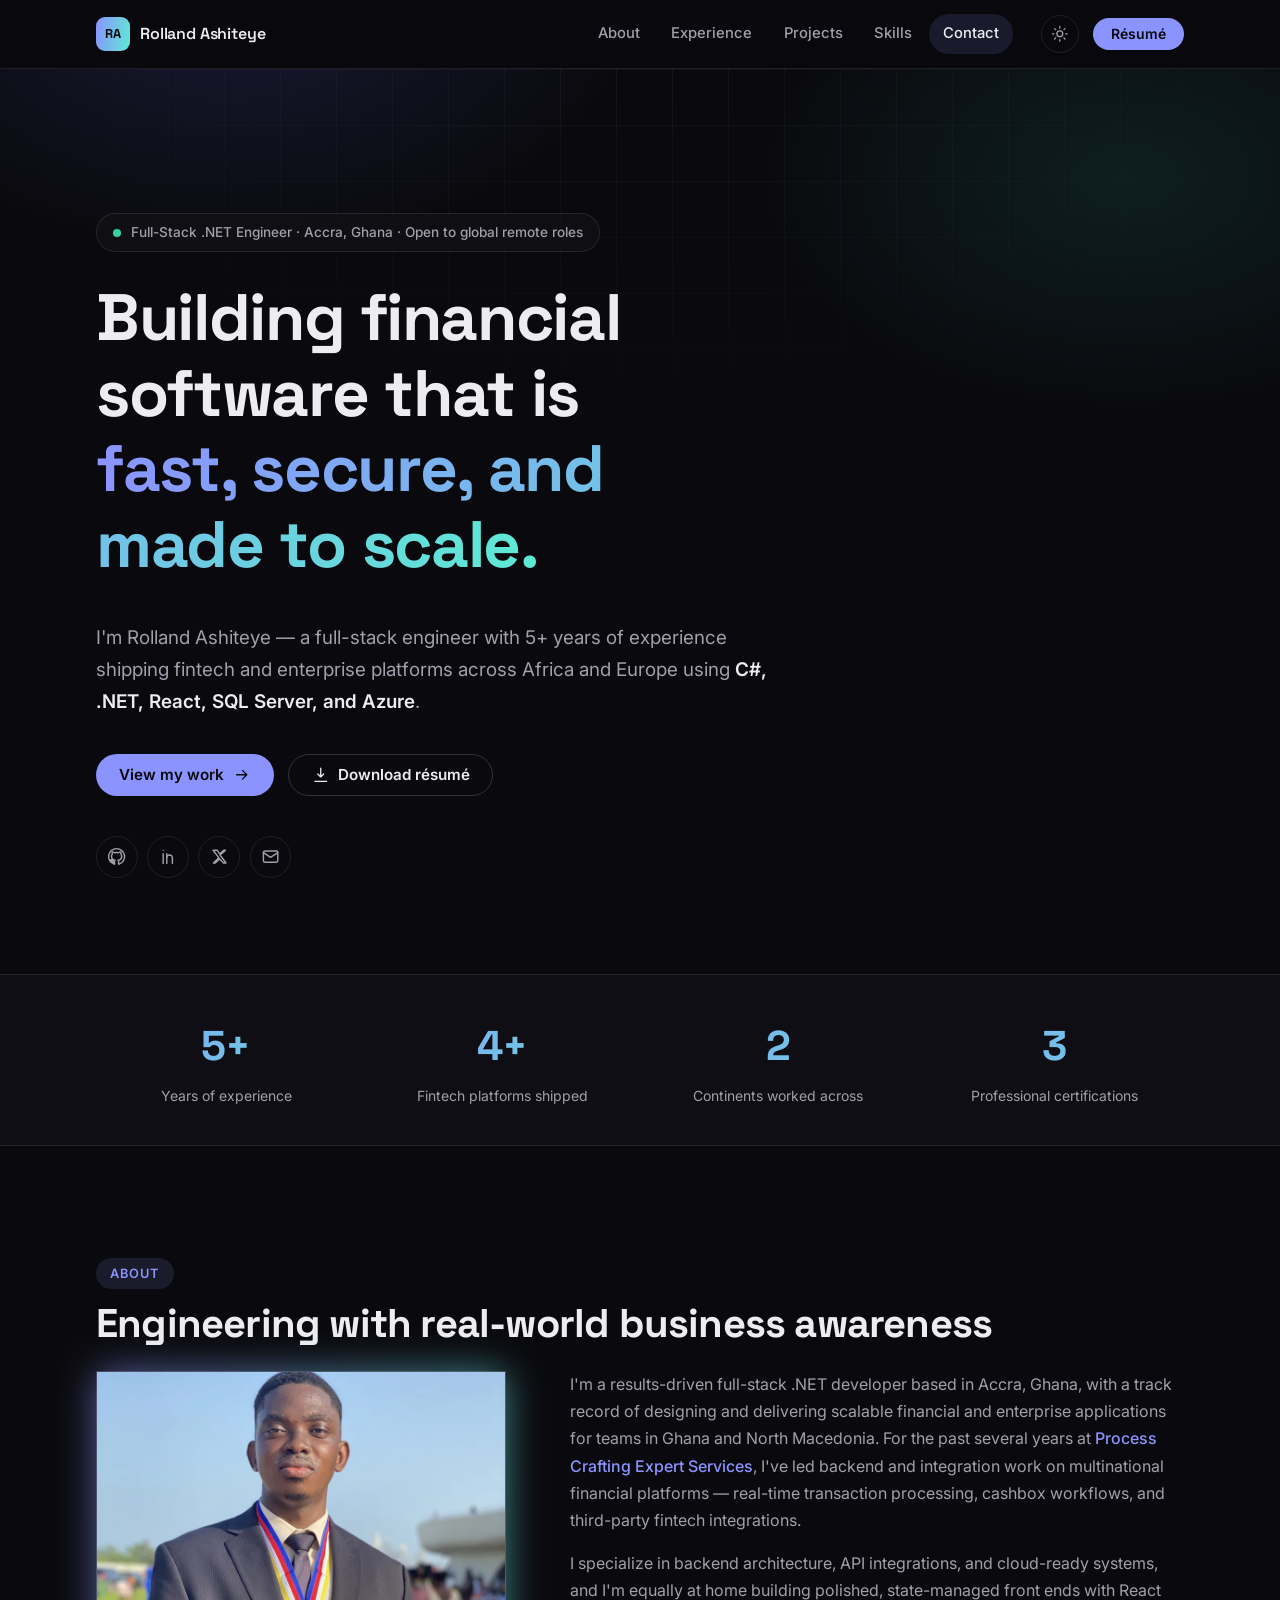
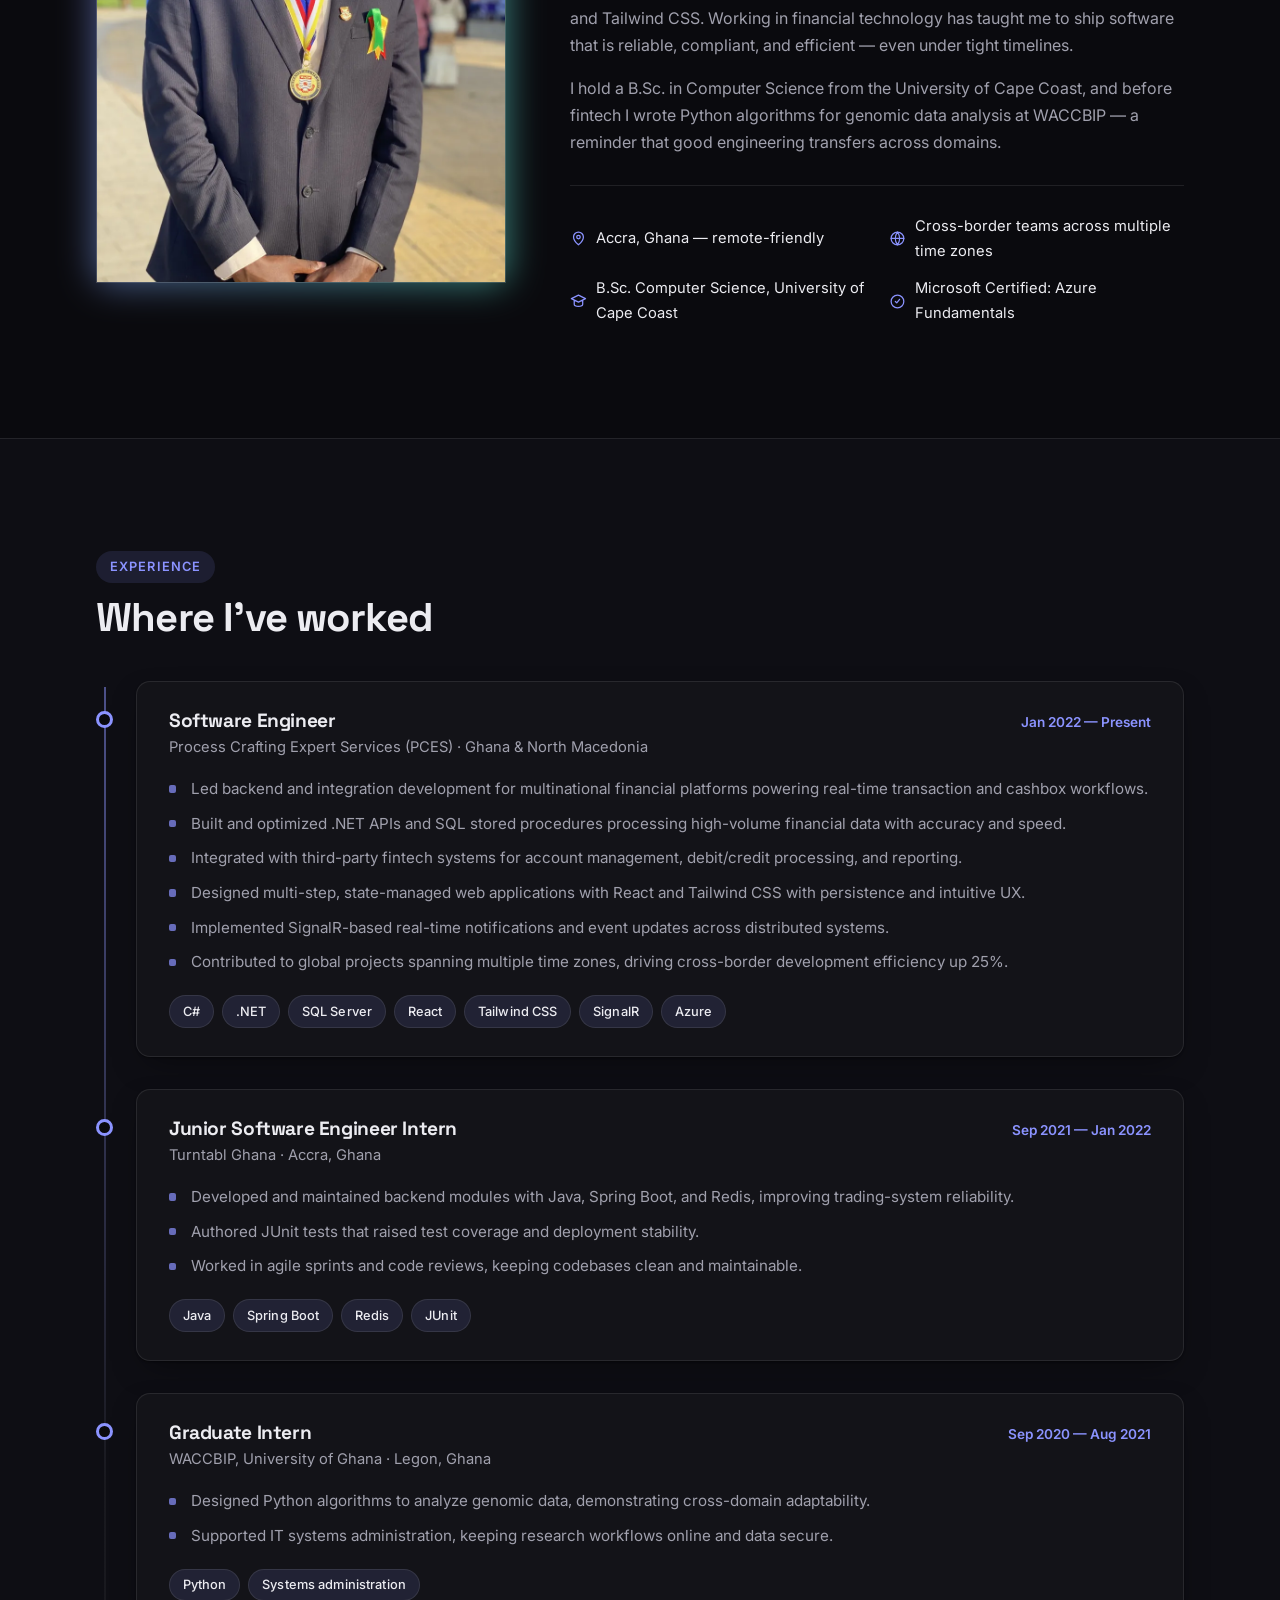
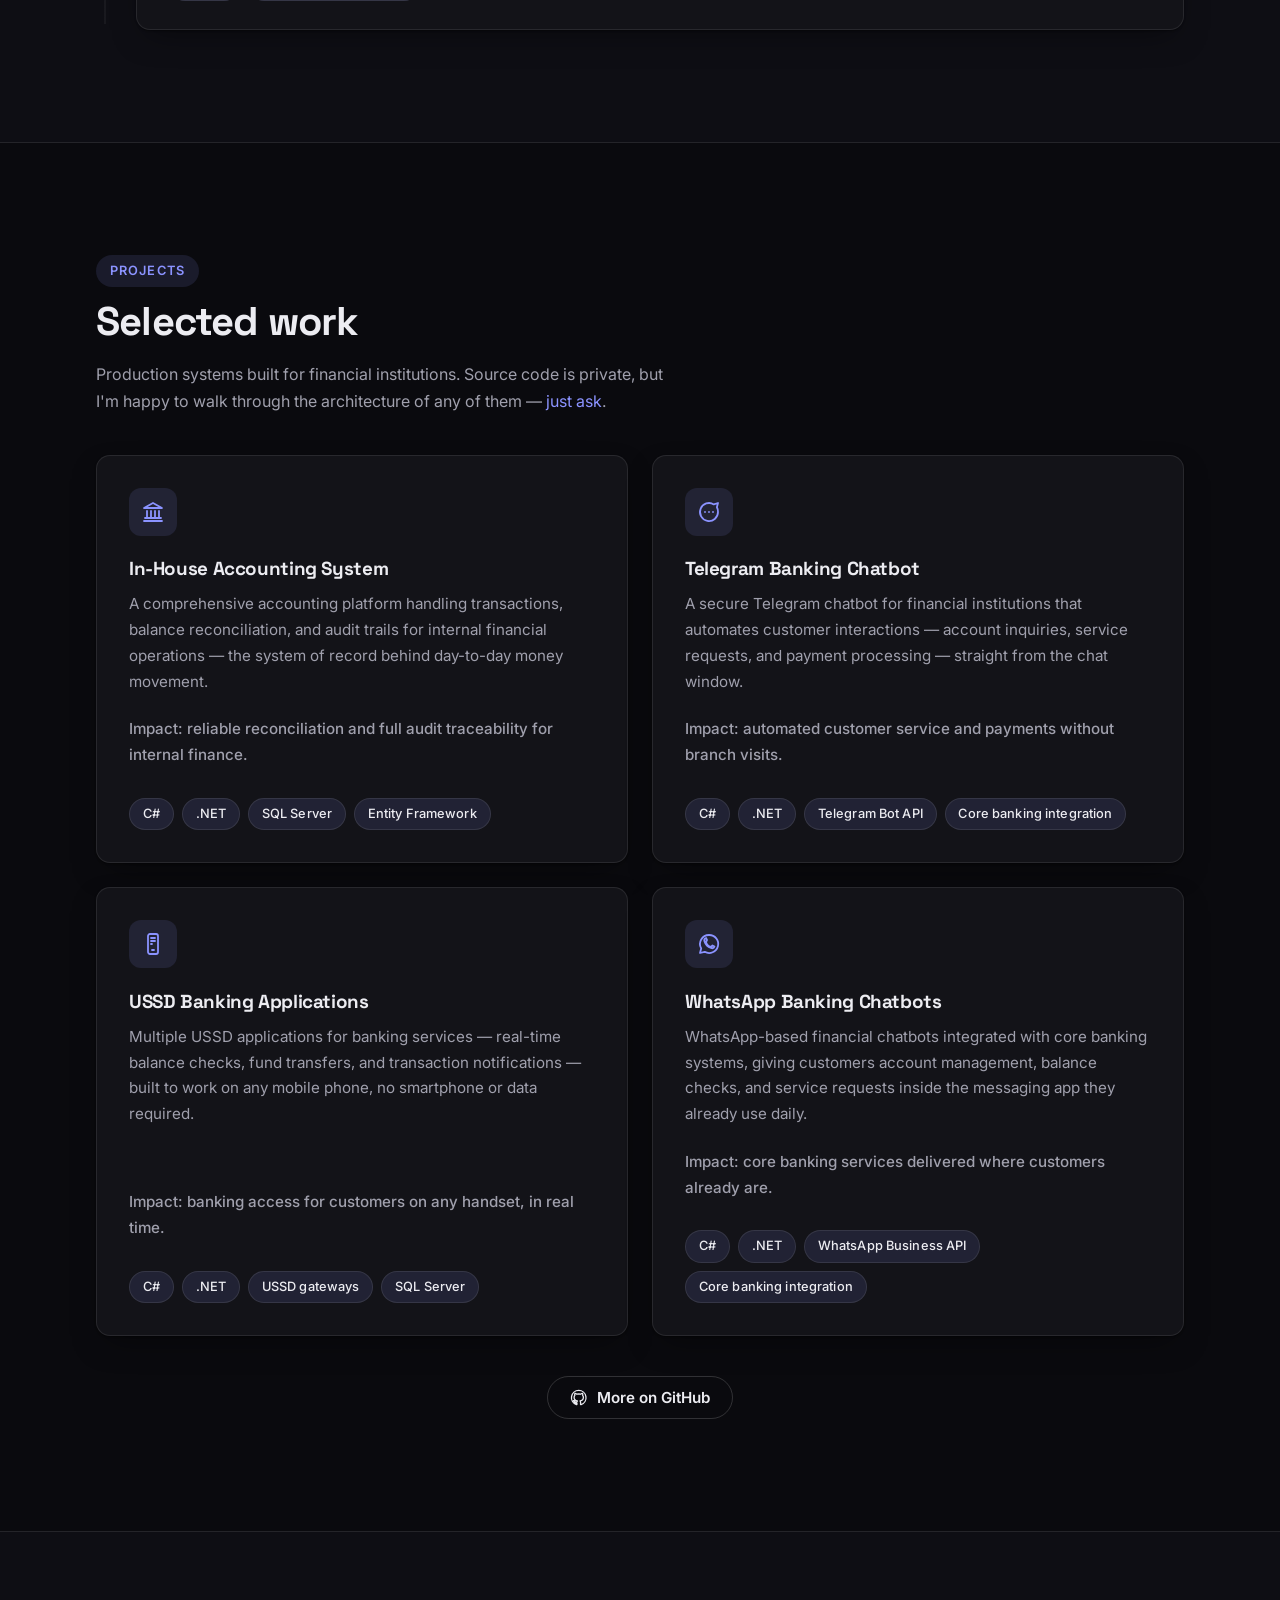
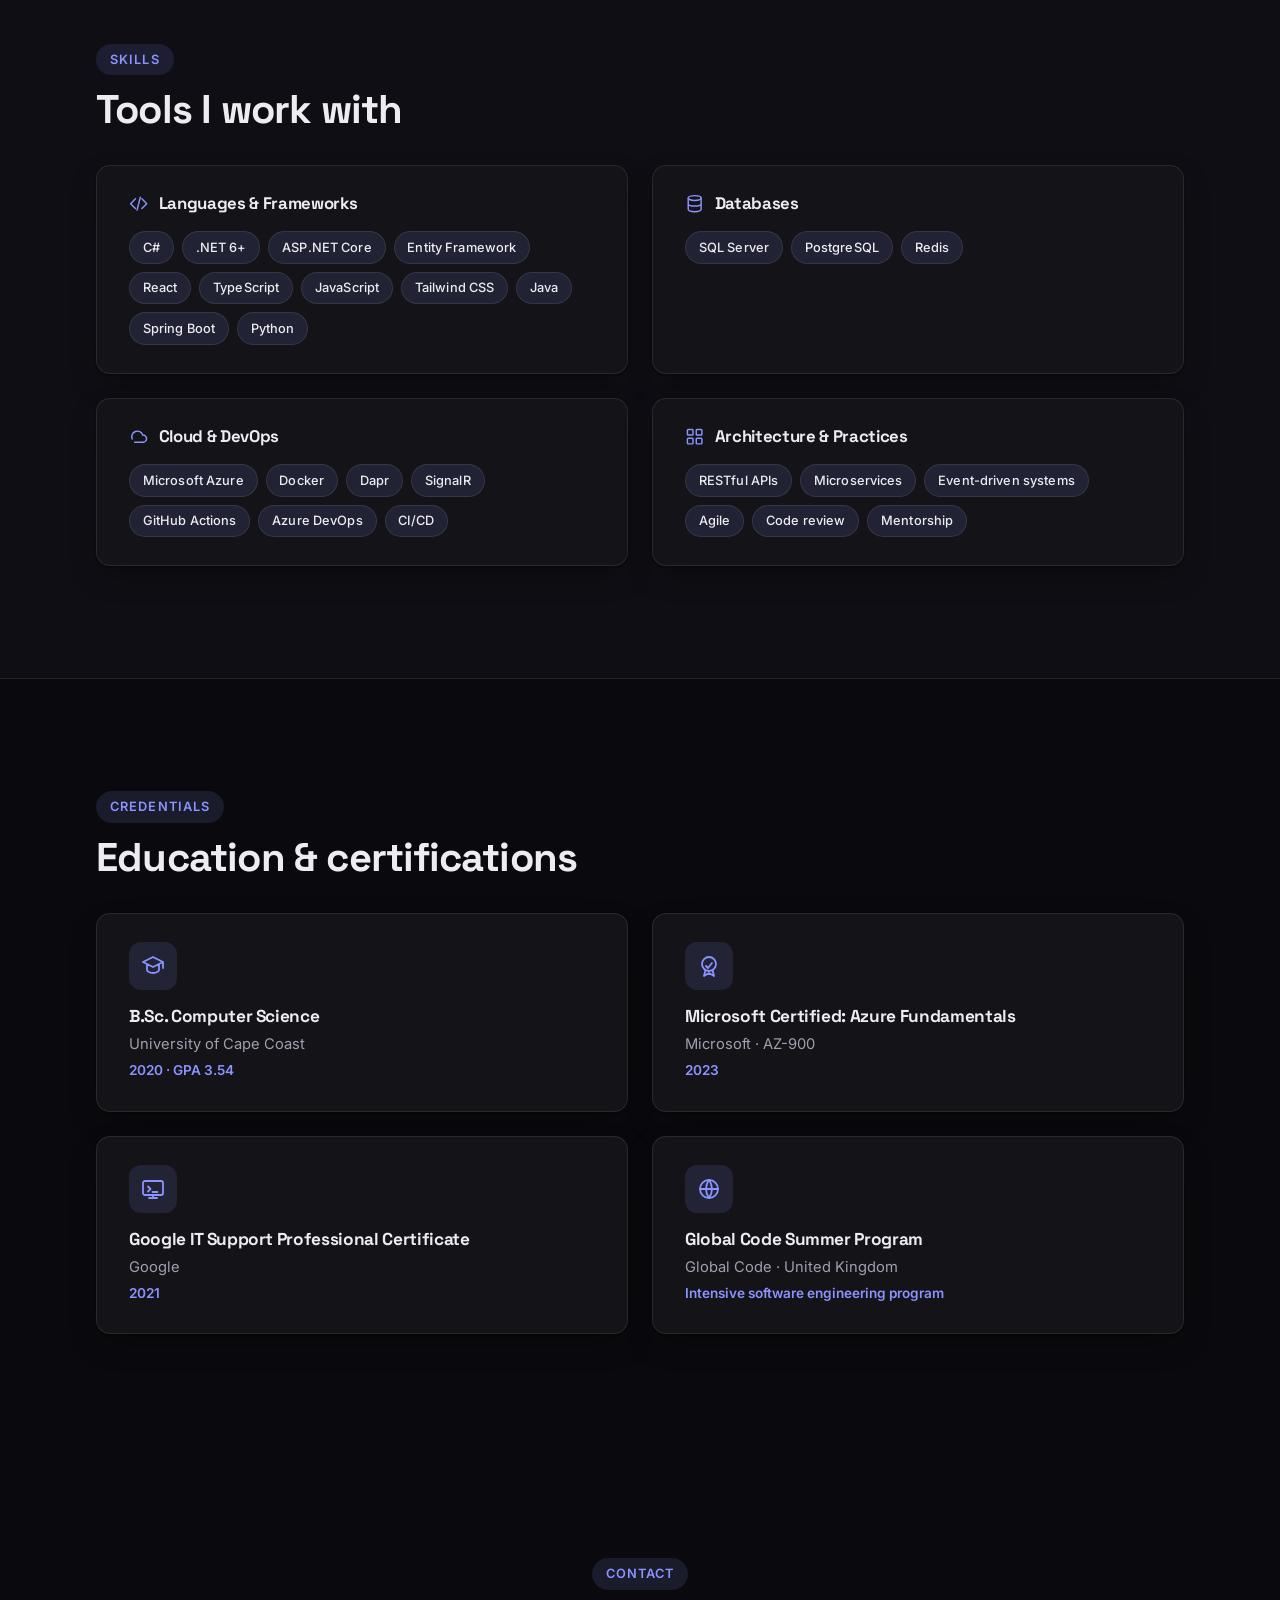
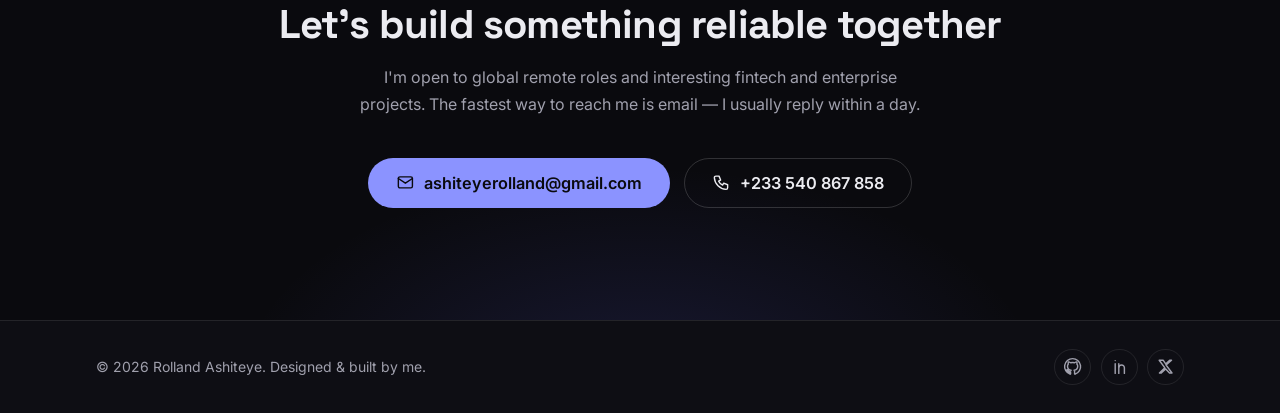
==== index.html @ bc210426 "updated portfolio" ====
<!DOCTYPE html>
<html lang="en" data-theme="dark">
<head>
    <meta charset="UTF-8">
    <meta name="viewport" content="width=device-width, initial-scale=1">

    <title>Rolland Ashiteye — Full-Stack .NET Engineer</title>
    <meta name="description" content="Rolland Ashiteye is a full-stack .NET engineer with 5+ years of experience building secure, scalable financial and enterprise software across Africa and Europe with C#, .NET, React, and Azure.">
    <meta name="author" content="Rolland Ashiteye">
    <link rel="canonical" href="https://rolla-code.github.io/">

    <!-- Open Graph -->
    <meta property="og:type" content="website">
    <meta property="og:url" content="https://rolla-code.github.io/">
    <meta property="og:title" content="Rolland Ashiteye — Full-Stack .NET Engineer">
    <meta property="og:description" content="Full-stack .NET engineer building secure, scalable fintech and enterprise software with C#, .NET, React, and Azure. Based in Accra, open to global remote roles.">
    <meta property="og:image" content="https://rolla-code.github.io/images/rolland.jpg">
    <meta name="twitter:card" content="summary_large_image">
    <meta name="twitter:site" content="@1Nii_Ro">
    <meta name="twitter:title" content="Rolland Ashiteye — Full-Stack .NET Engineer">
    <meta name="twitter:description" content="Full-stack .NET engineer building secure, scalable fintech and enterprise software with C#, .NET, React, and Azure.">
    <meta name="twitter:image" content="https://rolla-code.github.io/images/rolland.jpg">

    <meta name="theme-color" content="#0a0a0e" media="(prefers-color-scheme: dark)">
    <meta name="theme-color" content="#fafafc" media="(prefers-color-scheme: light)">

    <link rel="icon" type="image/svg+xml" href="favicon.svg">

    <!-- Set theme before first paint to avoid a flash of the wrong theme -->
    <script>
        (function () {
            try {
                var saved = localStorage.getItem('theme');
                if (saved === 'light' || saved === 'dark') {
                    document.documentElement.setAttribute('data-theme', saved);
                }
            } catch (e) { /* localStorage unavailable — keep dark default */ }
        })();
    </script>

    <link rel="preconnect" href="https://fonts.googleapis.com">
    <link rel="preconnect" href="https://fonts.gstatic.com" crossorigin>
    <link href="https://fonts.googleapis.com/css2?family=Inter:wght@400;500;600&family=Space+Grotesk:wght@500;600;700&display=swap" rel="stylesheet">

    <link rel="stylesheet" href="css/style.css">

    <script type="application/ld+json">
    {
        "@context": "https://schema.org",
        "@type": "Person",
        "name": "Rolland Ashiteye Nii-Amarh",
        "url": "https://rolla-code.github.io/",
        "image": "https://rolla-code.github.io/images/rolland.jpg",
        "jobTitle": "Full-Stack .NET Engineer",
        "worksFor": { "@type": "Organization", "name": "Process Crafting Expert Services" },
        "alumniOf": { "@type": "CollegeOrUniversity", "name": "University of Cape Coast" },
        "address": { "@type": "PostalAddress", "addressLocality": "Accra", "addressCountry": "GH" },
        "email": "mailto:ashiteyerolland@gmail.com",
        "sameAs": [
            "https://www.linkedin.com/in/ashiteye-rolland-671120187",
            "https://github.com/Rolla-code",
            "https://twitter.com/1Nii_Ro"
        ],
        "knowsAbout": ["C#", ".NET", "ASP.NET Core", "React", "TypeScript", "SQL Server", "Microsoft Azure", "Microservices", "Financial Technology"]
    }
    </script>
</head>
<body>

    <a class="skip-link" href="#main">Skip to content</a>

    <header class="site-header" id="top">
        <nav class="nav container" aria-label="Primary">
            <a class="brand" href="#top" aria-label="Rolland Ashiteye — home">
                <span class="brand-mark" aria-hidden="true">RA</span>
                <span class="brand-name">Rolland&nbsp;Ashiteye</span>
            </a>

            <button class="nav-toggle" aria-expanded="false" aria-controls="nav-menu" aria-label="Toggle navigation menu">
                <span class="nav-toggle-bar" aria-hidden="true"></span>
                <span class="nav-toggle-bar" aria-hidden="true"></span>
            </button>

            <div class="nav-menu" id="nav-menu">
                <ul class="nav-links">
                    <li><a href="#about">About</a></li>
                    <li><a href="#experience">Experience</a></li>
                    <li><a href="#projects">Projects</a></li>
                    <li><a href="#skills">Skills</a></li>
                    <li><a href="#contact">Contact</a></li>
                </ul>
                <div class="nav-actions">
                    <button class="theme-toggle" aria-label="Switch to light theme" title="Toggle theme">
                        <svg class="icon icon-sun" viewBox="0 0 24 24" aria-hidden="true"><circle cx="12" cy="12" r="4"/><path d="M12 2v2m0 16v2M4.9 4.9l1.4 1.4m11.4 11.4 1.4 1.4M2 12h2m16 0h2M4.9 19.1l1.4-1.4M17.7 6.3l1.4-1.4"/></svg>
                        <svg class="icon icon-moon" viewBox="0 0 24 24" aria-hidden="true"><path d="M21 12.8A9 9 0 1 1 11.2 3a7 7 0 0 0 9.8 9.8Z"/></svg>
                    </button>
                    <a class="btn btn-sm btn-primary nav-cta" href="assets/Rolland_Ashiteye_Resume.pdf" download>Résumé</a>
                </div>
            </div>
        </nav>
    </header>

    <main id="main">

        <!-- ============ HERO ============ -->
        <section class="hero" aria-label="Introduction">
            <div class="hero-bg" aria-hidden="true"></div>
            <div class="container hero-inner">
                <p class="hero-eyebrow">
                    <span class="status-dot" aria-hidden="true"></span>
                    Full-Stack .NET Engineer · Accra, Ghana · Open to global remote roles
                </p>
                <h1 class="hero-title">
                    Building financial software that is
                    <span class="gradient-text">fast, secure, and made to scale.</span>
                </h1>
                <p class="hero-sub">
                    I'm Rolland Ashiteye — a full-stack engineer with 5+ years of experience shipping
                    fintech and enterprise platforms across Africa and Europe using
                    <strong>C#, .NET, React, SQL Server, and Azure</strong>.
                </p>
                <div class="hero-actions">
                    <a class="btn btn-primary" href="#projects">
                        View my work
                        <svg class="icon" viewBox="0 0 24 24" aria-hidden="true"><path d="M5 12h14m-6-6 6 6-6 6"/></svg>
                    </a>
                    <a class="btn btn-ghost" href="assets/Rolland_Ashiteye_Resume.pdf" download>
                        <svg class="icon" viewBox="0 0 24 24" aria-hidden="true"><path d="M12 3v12m0 0 4-4m-4 4-4-4M4 21h16"/></svg>
                        Download résumé
                    </a>
                </div>
                <ul class="hero-social" aria-label="Social profiles">
                    <li>
                        <a href="https://github.com/Rolla-code" target="_blank" rel="noopener" aria-label="GitHub">
                            <svg class="icon" viewBox="0 0 24 24" aria-hidden="true"><path d="M12 2a10 10 0 0 0-3.16 19.49c.5.09.68-.22.68-.48v-1.7c-2.78.6-3.37-1.34-3.37-1.34-.45-1.16-1.11-1.47-1.11-1.47-.91-.62.07-.6.07-.6 1 .07 1.53 1.03 1.53 1.03.9 1.53 2.34 1.09 2.91.83.09-.65.35-1.09.63-1.34-2.22-.25-4.55-1.11-4.55-4.94 0-1.09.39-1.98 1.03-2.68-.1-.25-.45-1.27.1-2.64 0 0 .84-.27 2.75 1.02a9.56 9.56 0 0 1 5 0c1.91-1.29 2.75-1.02 2.75-1.02.55 1.37.2 2.39.1 2.64.64.7 1.03 1.59 1.03 2.68 0 3.84-2.34 4.68-4.57 4.93.36.31.68.92.68 1.85V21c0 .27.18.58.69.48A10 10 0 0 0 12 2Z"/></svg>
                        </a>
                    </li>
                    <li>
                        <a href="https://www.linkedin.com/in/ashiteye-rolland-671120187" target="_blank" rel="noopener" aria-label="LinkedIn">
                            <svg class="icon" viewBox="0 0 24 24" aria-hidden="true"><path d="M6.5 8.5v12M6.5 4.5v.01M11 20.5v-7a3.5 3.5 0 0 1 7 0v7"/><path d="M11 8.5v4"/></svg>
                        </a>
                    </li>
                    <li>
                        <a href="https://twitter.com/1Nii_Ro" target="_blank" rel="noopener" aria-label="X (Twitter)">
                            <svg class="icon" viewBox="0 0 24 24" aria-hidden="true"><path d="m4 4 7.1 9.6L4.3 20h2.3l5.5-5.1L16.9 20H20l-7.4-10L19.4 4h-2.3l-5 4.7L8.9 4H4Z"/></svg>
                        </a>
                    </li>
                    <li>
                        <a href="mailto:ashiteyerolland@gmail.com" aria-label="Email">
                            <svg class="icon" viewBox="0 0 24 24" aria-hidden="true"><rect x="3" y="5" width="18" height="14" rx="2"/><path d="m3 7 9 6 9-6"/></svg>
                        </a>
                    </li>
                </ul>
            </div>
        </section>

        <!-- ============ STATS ============ -->
        <section class="stats reveal" aria-label="Highlights">
            <div class="container stats-grid">
                <div class="stat">
                    <span class="stat-value" data-count="5" data-suffix="+">5+</span>
                    <span class="stat-label">Years of experience</span>
                </div>
                <div class="stat">
                    <span class="stat-value" data-count="4" data-suffix="+">4+</span>
                    <span class="stat-label">Fintech platforms shipped</span>
                </div>
                <div class="stat">
                    <span class="stat-value" data-count="2">2</span>
                    <span class="stat-label">Continents worked across</span>
                </div>
                <div class="stat">
                    <span class="stat-value" data-count="3">3</span>
                    <span class="stat-label">Professional certifications</span>
                </div>
            </div>
        </section>

        <!-- ============ ABOUT ============ -->
        <section id="about" class="section">
            <div class="container">
                <p class="section-eyebrow reveal">About</p>
                <h2 class="section-title reveal">Engineering with real-world business awareness</h2>
                <div class="about-grid">
                    <div class="about-photo reveal">
                        <picture>
                            <source srcset="images/rolland.webp" type="image/webp">
                            <img src="images/rolland.jpg" alt="Portrait of Rolland Ashiteye" width="880" height="1100" loading="lazy" decoding="async">
                        </picture>
                    </div>
                    <div class="about-text reveal">
                        <p>
                            I'm a results-driven full-stack .NET developer based in Accra, Ghana, with a track record of
                            designing and delivering scalable financial and enterprise applications for teams in
                            Ghana and North Macedonia. For the past several years at
                            <a href="#experience">Process Crafting Expert Services</a>, I've led backend and integration
                            work on multinational financial platforms — real-time transaction processing, cashbox
                            workflows, and third-party fintech integrations.
                        </p>
                        <p>
                            I specialize in backend architecture, API integrations, and cloud-ready systems, and I'm
                            equally at home building polished, state-managed front ends with React and Tailwind CSS.
                            Working in financial technology has taught me to ship software that is reliable, compliant,
                            and efficient — even under tight timelines.
                        </p>
                        <p>
                            I hold a B.Sc. in Computer Science from the University of Cape Coast, and before fintech I
                            wrote Python algorithms for genomic data analysis at WACCBIP — a reminder that good
                            engineering transfers across domains.
                        </p>
                        <ul class="about-facts">
                            <li>
                                <svg class="icon" viewBox="0 0 24 24" aria-hidden="true"><path d="M12 21s-7-5.5-7-11a7 7 0 0 1 14 0c0 5.5-7 11-7 11Z"/><circle cx="12" cy="10" r="2.5"/></svg>
                                Accra, Ghana — remote-friendly
                            </li>
                            <li>
                                <svg class="icon" viewBox="0 0 24 24" aria-hidden="true"><circle cx="12" cy="12" r="9"/><path d="M3 12h18M12 3a15 15 0 0 1 0 18 15 15 0 0 1 0-18Z"/></svg>
                                Cross-border teams across multiple time zones
                            </li>
                            <li>
                                <svg class="icon" viewBox="0 0 24 24" aria-hidden="true"><path d="M12 3 2 8l10 5 10-5-10-5Zm-6 7.5V16c0 1.5 2.7 3 6 3s6-1.5 6-3v-5.5"/></svg>
                                B.Sc. Computer Science, University of Cape Coast
                            </li>
                            <li>
                                <svg class="icon" viewBox="0 0 24 24" aria-hidden="true"><path d="m9 12 2 2 4-5m6 3a9 9 0 1 1-18 0 9 9 0 0 1 18 0Z"/></svg>
                                Microsoft Certified: Azure Fundamentals
                            </li>
                        </ul>
                    </div>
                </div>
            </div>
        </section>

        <!-- ============ EXPERIENCE ============ -->
        <section id="experience" class="section section-alt">
            <div class="container">
                <p class="section-eyebrow reveal">Experience</p>
                <h2 class="section-title reveal">Where I've worked</h2>

                <ol class="timeline">
                    <li class="timeline-item reveal">
                        <div class="timeline-marker" aria-hidden="true"></div>
                        <article class="card timeline-card">
                            <header class="timeline-head">
                                <div>
                                    <h3>Software Engineer</h3>
                                    <p class="timeline-org">Process Crafting Expert Services (PCES) · Ghana &amp; North Macedonia</p>
                                </div>
                                <p class="timeline-date"><time datetime="2022-01">Jan 2022</time> — Present</p>
                            </header>
                            <ul class="timeline-points">
                                <li>Led backend and integration development for multinational financial platforms powering real-time transaction and cashbox workflows.</li>
                                <li>Built and optimized .NET APIs and SQL stored procedures processing high-volume financial data with accuracy and speed.</li>
                                <li>Integrated with third-party fintech systems for account management, debit/credit processing, and reporting.</li>
                                <li>Designed multi-step, state-managed web applications with React and Tailwind CSS with persistence and intuitive UX.</li>
                                <li>Implemented SignalR-based real-time notifications and event updates across distributed systems.</li>
                                <li>Contributed to global projects spanning multiple time zones, driving cross-border development efficiency up 25%.</li>
                            </ul>
                            <ul class="tag-list" aria-label="Technologies used">
                                <li>C#</li><li>.NET</li><li>SQL Server</li><li>React</li><li>Tailwind CSS</li><li>SignalR</li><li>Azure</li>
                            </ul>
                        </article>
                    </li>

                    <li class="timeline-item reveal">
                        <div class="timeline-marker" aria-hidden="true"></div>
                        <article class="card timeline-card">
                            <header class="timeline-head">
                                <div>
                                    <h3>Junior Software Engineer Intern</h3>
                                    <p class="timeline-org">Turntabl Ghana · Accra, Ghana</p>
                                </div>
                                <p class="timeline-date"><time datetime="2021-09">Sep 2021</time> — <time datetime="2022-01">Jan 2022</time></p>
                            </header>
                            <ul class="timeline-points">
                                <li>Developed and maintained backend modules with Java, Spring Boot, and Redis, improving trading-system reliability.</li>
                                <li>Authored JUnit tests that raised test coverage and deployment stability.</li>
                                <li>Worked in agile sprints and code reviews, keeping codebases clean and maintainable.</li>
                            </ul>
                            <ul class="tag-list" aria-label="Technologies used">
                                <li>Java</li><li>Spring Boot</li><li>Redis</li><li>JUnit</li>
                            </ul>
                        </article>
                    </li>

                    <li class="timeline-item reveal">
                        <div class="timeline-marker" aria-hidden="true"></div>
                        <article class="card timeline-card">
                            <header class="timeline-head">
                                <div>
                                    <h3>Graduate Intern</h3>
                                    <p class="timeline-org">WACCBIP, University of Ghana · Legon, Ghana</p>
                                </div>
                                <p class="timeline-date"><time datetime="2020-09">Sep 2020</time> — <time datetime="2021-08">Aug 2021</time></p>
                            </header>
                            <ul class="timeline-points">
                                <li>Designed Python algorithms to analyze genomic data, demonstrating cross-domain adaptability.</li>
                                <li>Supported IT systems administration, keeping research workflows online and data secure.</li>
                            </ul>
                            <ul class="tag-list" aria-label="Technologies used">
                                <li>Python</li><li>Systems administration</li>
                            </ul>
                        </article>
                    </li>
                </ol>
            </div>
        </section>

        <!-- ============ PROJECTS ============ -->
        <section id="projects" class="section">
            <div class="container">
                <p class="section-eyebrow reveal">Projects</p>
                <h2 class="section-title reveal">Selected work</h2>
                <p class="section-sub reveal">
                    Production systems built for financial institutions. Source code is private, but I'm happy to
                    walk through the architecture of any of them — <a href="#contact">just ask</a>.
                </p>

                <div class="project-grid">
                    <article class="card project-card reveal">
                        <div class="project-icon" aria-hidden="true">
                            <svg class="icon" viewBox="0 0 24 24"><path d="M3 21h18M4 18h16M6 18v-7m4 7v-7m4 7v-7m4 7v-7M3 8l9-5 9 5H3Z"/></svg>
                        </div>
                        <h3>In-House Accounting System</h3>
                        <p>
                            A comprehensive accounting platform handling transactions, balance reconciliation, and
                            audit trails for internal financial operations — the system of record behind day-to-day
                            money movement.
                        </p>
                        <p class="project-impact">Impact: reliable reconciliation and full audit traceability for internal finance.</p>
                        <ul class="tag-list" aria-label="Technologies used">
                            <li>C#</li><li>.NET</li><li>SQL Server</li><li>Entity Framework</li>
                        </ul>
                    </article>

                    <article class="card project-card reveal">
                        <div class="project-icon" aria-hidden="true">
                            <svg class="icon" viewBox="0 0 24 24"><path d="M21 12a9 9 0 1 1-4.2-7.6L21 3l-1.1 4.2A8.96 8.96 0 0 1 21 12Z"/><path d="M8 12h.01M12 12h.01M16 12h.01"/></svg>
                        </div>
                        <h3>Telegram Banking Chatbot</h3>
                        <p>
                            A secure Telegram chatbot for financial institutions that automates customer
                            interactions — account inquiries, service requests, and payment processing — straight
                            from the chat window.
                        </p>
                        <p class="project-impact">Impact: automated customer service and payments without branch visits.</p>
                        <ul class="tag-list" aria-label="Technologies used">
                            <li>C#</li><li>.NET</li><li>Telegram Bot API</li><li>Core banking integration</li>
                        </ul>
                    </article>

                    <article class="card project-card reveal">
                        <div class="project-icon" aria-hidden="true">
                            <svg class="icon" viewBox="0 0 24 24"><rect x="7" y="2" width="10" height="20" rx="2"/><path d="M11 18h2M10 6h4m-4 3h4m-4 3h1"/></svg>
                        </div>
                        <h3>USSD Banking Applications</h3>
                        <p>
                            Multiple USSD applications for banking services — real-time balance checks, fund
                            transfers, and transaction notifications — built to work on any mobile phone, no
                            smartphone or data required.
                        </p>
                        <p class="project-impact">Impact: banking access for customers on any handset, in real time.</p>
                        <ul class="tag-list" aria-label="Technologies used">
                            <li>C#</li><li>.NET</li><li>USSD gateways</li><li>SQL Server</li>
                        </ul>
                    </article>

                    <article class="card project-card reveal">
                        <div class="project-icon" aria-hidden="true">
                            <svg class="icon" viewBox="0 0 24 24"><path d="M12 3a9 9 0 0 0-7.8 13.5L3 21l4.7-1.2A9 9 0 1 0 12 3Z"/><path d="M9 10c.5 2.5 2.5 4.5 5 5l1.5-1.5 2 1c-.5 1.5-2 2-3.5 1.5-3-1-5.5-3.5-6.5-6.5C7 8 7.5 6.5 9 6l1 2L9 10Z"/></svg>
                        </div>
                        <h3>WhatsApp Banking Chatbots</h3>
                        <p>
                            WhatsApp-based financial chatbots integrated with core banking systems, giving customers
                            account management, balance checks, and service requests inside the messaging app they
                            already use daily.
                        </p>
                        <p class="project-impact">Impact: core banking services delivered where customers already are.</p>
                        <ul class="tag-list" aria-label="Technologies used">
                            <li>C#</li><li>.NET</li><li>WhatsApp Business API</li><li>Core banking integration</li>
                        </ul>
                    </article>
                </div>

                <div class="projects-cta reveal">
                    <a class="btn btn-ghost" href="https://github.com/Rolla-code" target="_blank" rel="noopener">
                        <svg class="icon" viewBox="0 0 24 24" aria-hidden="true"><path d="M12 2a10 10 0 0 0-3.16 19.49c.5.09.68-.22.68-.48v-1.7c-2.78.6-3.37-1.34-3.37-1.34-.45-1.16-1.11-1.47-1.11-1.47-.91-.62.07-.6.07-.6 1 .07 1.53 1.03 1.53 1.03.9 1.53 2.34 1.09 2.91.83.09-.65.35-1.09.63-1.34-2.22-.25-4.55-1.11-4.55-4.94 0-1.09.39-1.98 1.03-2.68-.1-.25-.45-1.27.1-2.64 0 0 .84-.27 2.75 1.02a9.56 9.56 0 0 1 5 0c1.91-1.29 2.75-1.02 2.75-1.02.55 1.37.2 2.39.1 2.64.64.7 1.03 1.59 1.03 2.68 0 3.84-2.34 4.68-4.57 4.93.36.31.68.92.68 1.85V21c0 .27.18.58.69.48A10 10 0 0 0 12 2Z"/></svg>
                        More on GitHub
                    </a>
                </div>
            </div>
        </section>

        <!-- ============ SKILLS ============ -->
        <section id="skills" class="section section-alt">
            <div class="container">
                <p class="section-eyebrow reveal">Skills</p>
                <h2 class="section-title reveal">Tools I work with</h2>

                <div class="skills-grid">
                    <div class="card skill-group reveal">
                        <h3>
                            <svg class="icon" viewBox="0 0 24 24" aria-hidden="true"><path d="m8 6-6 6 6 6m8-12 6 6-6 6M14 4l-4 16"/></svg>
                            Languages &amp; Frameworks
                        </h3>
                        <ul class="tag-list">
                            <li>C#</li><li>.NET 6+</li><li>ASP.NET Core</li><li>Entity Framework</li>
                            <li>React</li><li>TypeScript</li><li>JavaScript</li><li>Tailwind CSS</li>
                            <li>Java</li><li>Spring Boot</li><li>Python</li>
                        </ul>
                    </div>
                    <div class="card skill-group reveal">
                        <h3>
                            <svg class="icon" viewBox="0 0 24 24" aria-hidden="true"><ellipse cx="12" cy="5" rx="8" ry="3"/><path d="M4 5v14c0 1.7 3.6 3 8 3s8-1.3 8-3V5M4 12c0 1.7 3.6 3 8 3s8-1.3 8-3"/></svg>
                            Databases
                        </h3>
                        <ul class="tag-list">
                            <li>SQL Server</li><li>PostgreSQL</li><li>Redis</li>
                        </ul>
                    </div>
                    <div class="card skill-group reveal">
                        <h3>
                            <svg class="icon" viewBox="0 0 24 24" aria-hidden="true"><path d="M17.5 19a4.5 4.5 0 1 0-.4-9A7 7 0 1 0 4 14.9"/><path d="M7 19h10.5"/></svg>
                            Cloud &amp; DevOps
                        </h3>
                        <ul class="tag-list">
                            <li>Microsoft Azure</li><li>Docker</li><li>Dapr</li><li>SignalR</li>
                            <li>GitHub Actions</li><li>Azure DevOps</li><li>CI/CD</li>
                        </ul>
                    </div>
                    <div class="card skill-group reveal">
                        <h3>
                            <svg class="icon" viewBox="0 0 24 24" aria-hidden="true"><rect x="3" y="3" width="7" height="7" rx="1"/><rect x="14" y="3" width="7" height="7" rx="1"/><rect x="3" y="14" width="7" height="7" rx="1"/><rect x="14" y="14" width="7" height="7" rx="1"/></svg>
                            Architecture &amp; Practices
                        </h3>
                        <ul class="tag-list">
                            <li>RESTful APIs</li><li>Microservices</li><li>Event-driven systems</li>
                            <li>Agile</li><li>Code review</li><li>Mentorship</li>
                        </ul>
                    </div>
                </div>
            </div>
        </section>

        <!-- ============ EDUCATION & CERTIFICATIONS ============ -->
        <section id="education" class="section">
            <div class="container">
                <p class="section-eyebrow reveal">Credentials</p>
                <h2 class="section-title reveal">Education &amp; certifications</h2>

                <div class="cred-grid">
                    <article class="card cred-card reveal">
                        <div class="project-icon" aria-hidden="true">
                            <svg class="icon" viewBox="0 0 24 24"><path d="M12 3 2 8l10 5 10-5-10-5Zm-6 7.5V16c0 1.5 2.7 3 6 3s6-1.5 6-3v-5.5M22 8v6"/></svg>
                        </div>
                        <h3>B.Sc. Computer Science</h3>
                        <p class="cred-org">University of Cape Coast</p>
                        <p class="cred-meta">2020 · GPA 3.54</p>
                    </article>
                    <article class="card cred-card reveal">
                        <div class="project-icon" aria-hidden="true">
                            <svg class="icon" viewBox="0 0 24 24"><path d="m9 12 2 2 4-5"/><circle cx="12" cy="10" r="7"/><path d="m8.5 16-1.5 6 5-3 5 3-1.5-6"/></svg>
                        </div>
                        <h3>Microsoft Certified: Azure Fundamentals</h3>
                        <p class="cred-org">Microsoft · AZ-900</p>
                        <p class="cred-meta">2023</p>
                    </article>
                    <article class="card cred-card reveal">
                        <div class="project-icon" aria-hidden="true">
                            <svg class="icon" viewBox="0 0 24 24"><rect x="2" y="4" width="20" height="14" rx="2"/><path d="M8 21h8m-4-3v3M7 9.5 9.5 12 7 14.5m4.5.5h5"/></svg>
                        </div>
                        <h3>Google IT Support Professional Certificate</h3>
                        <p class="cred-org">Google</p>
                        <p class="cred-meta">2021</p>
                    </article>
                    <article class="card cred-card reveal">
                        <div class="project-icon" aria-hidden="true">
                            <svg class="icon" viewBox="0 0 24 24"><circle cx="12" cy="12" r="9"/><path d="M3 12h18M12 3a15 15 0 0 1 0 18 15 15 0 0 1 0-18Z"/></svg>
                        </div>
                        <h3>Global Code Summer Program</h3>
                        <p class="cred-org">Global Code · United Kingdom</p>
                        <p class="cred-meta">Intensive software engineering program</p>
                    </article>
                </div>
            </div>
        </section>

        <!-- ============ CONTACT ============ -->
        <section id="contact" class="section section-contact">
            <div class="container contact-inner">
                <p class="section-eyebrow reveal">Contact</p>
                <h2 class="section-title reveal">Let's build something reliable together</h2>
                <p class="section-sub reveal">
                    I'm open to global remote roles and interesting fintech and enterprise projects.
                    The fastest way to reach me is email — I usually reply within a day.
                </p>
                <div class="hero-actions reveal">
                    <a class="btn btn-primary btn-lg" href="mailto:ashiteyerolland@gmail.com">
                        <svg class="icon" viewBox="0 0 24 24" aria-hidden="true"><rect x="3" y="5" width="18" height="14" rx="2"/><path d="m3 7 9 6 9-6"/></svg>
                        ashiteyerolland@gmail.com
                    </a>
                    <a class="btn btn-ghost btn-lg" href="tel:+233540867858">
                        <svg class="icon" viewBox="0 0 24 24" aria-hidden="true"><path d="M5 4h4l2 5-2.5 1.5a11 11 0 0 0 5 5L15 13l5 2v4a2 2 0 0 1-2 2A16 16 0 0 1 3 6a2 2 0 0 1 2-2Z"/></svg>
                        +233 540 867 858
                    </a>
                </div>
            </div>
        </section>
    </main>

    <footer class="site-footer">
        <div class="container footer-inner">
            <p>© <span id="year">2026</span> Rolland Ashiteye. Designed &amp; built by me.</p>
            <ul class="hero-social footer-social" aria-label="Social profiles">
                <li>
                    <a href="https://github.com/Rolla-code" target="_blank" rel="noopener" aria-label="GitHub">
                        <svg class="icon" viewBox="0 0 24 24" aria-hidden="true"><path d="M12 2a10 10 0 0 0-3.16 19.49c.5.09.68-.22.68-.48v-1.7c-2.78.6-3.37-1.34-3.37-1.34-.45-1.16-1.11-1.47-1.11-1.47-.91-.62.07-.6.07-.6 1 .07 1.53 1.03 1.53 1.03.9 1.53 2.34 1.09 2.91.83.09-.65.35-1.09.63-1.34-2.22-.25-4.55-1.11-4.55-4.94 0-1.09.39-1.98 1.03-2.68-.1-.25-.45-1.27.1-2.64 0 0 .84-.27 2.75 1.02a9.56 9.56 0 0 1 5 0c1.91-1.29 2.75-1.02 2.75-1.02.55 1.37.2 2.39.1 2.64.64.7 1.03 1.59 1.03 2.68 0 3.84-2.34 4.68-4.57 4.93.36.31.68.92.68 1.85V21c0 .27.18.58.69.48A10 10 0 0 0 12 2Z"/></svg>
                    </a>
                </li>
                <li>
                    <a href="https://www.linkedin.com/in/ashiteye-rolland-671120187" target="_blank" rel="noopener" aria-label="LinkedIn">
                        <svg class="icon" viewBox="0 0 24 24" aria-hidden="true"><path d="M6.5 8.5v12M6.5 4.5v.01M11 20.5v-7a3.5 3.5 0 0 1 7 0v7"/><path d="M11 8.5v4"/></svg>
                    </a>
                </li>
                <li>
                    <a href="https://twitter.com/1Nii_Ro" target="_blank" rel="noopener" aria-label="X (Twitter)">
                        <svg class="icon" viewBox="0 0 24 24" aria-hidden="true"><path d="m4 4 7.1 9.6L4.3 20h2.3l5.5-5.1L16.9 20H20l-7.4-10L19.4 4h-2.3l-5 4.7L8.9 4H4Z"/></svg>
                    </a>
                </li>
            </ul>
        </div>
    </footer>

    <script src="js/main.js" defer></script>
</body>
</html>
---- css/style.css ----
/* ==========================================================================
   Rolland Ashiteye — Portfolio
   Design system: dark-first, CSS custom properties, no frameworks.
   ========================================================================== */

/* ---------- Tokens ---------- */

:root {
    --font-body: "Inter", system-ui, -apple-system, "Segoe UI", sans-serif;
    --font-display: "Space Grotesk", var(--font-body);

    --container: 68rem;
    --radius: 14px;
    --radius-sm: 8px;

    --ease: cubic-bezier(0.22, 1, 0.36, 1);

    /* Dark theme (default) */
    --bg: #0a0a0e;
    --bg-alt: #0e0e14;
    --card: #131318;
    --card-hover: #17171e;
    --border: rgba(255, 255, 255, 0.09);
    --border-strong: rgba(255, 255, 255, 0.16);
    --text: #ececf1;
    --text-muted: #a0a0ad;
    --text-faint: #6e6e7a;

    --accent: #8b93ff;
    --accent-strong: #a5abff;
    --accent-contrast: #0a0a0e;
    --accent-soft: rgba(139, 147, 255, 0.12);
    --gradient: linear-gradient(100deg, #8b93ff 0%, #5eead4 100%);
    --glow-1: rgba(99, 102, 241, 0.16);
    --glow-2: rgba(45, 212, 191, 0.10);

    --shadow: 0 1px 2px rgba(0, 0, 0, 0.4), 0 12px 32px -12px rgba(0, 0, 0, 0.5);
    --shadow-lift: 0 2px 4px rgba(0, 0, 0, 0.4), 0 20px 48px -16px rgba(0, 0, 0, 0.6);

    color-scheme: dark;
}

:root[data-theme="light"] {
    --bg: #fafafc;
    --bg-alt: #f2f2f7;
    --card: #ffffff;
    --card-hover: #ffffff;
    --border: rgba(15, 15, 35, 0.10);
    --border-strong: rgba(15, 15, 35, 0.20);
    --text: #17171f;
    --text-muted: #4e4e5c;
    --text-faint: #85858f;

    --accent: #4f46e5;
    --accent-strong: #4338ca;
    --accent-contrast: #ffffff;
    --accent-soft: rgba(79, 70, 229, 0.09);
    --gradient: linear-gradient(100deg, #4f46e5 0%, #0d9488 100%);
    --glow-1: rgba(99, 102, 241, 0.12);
    --glow-2: rgba(13, 148, 136, 0.08);

    --shadow: 0 1px 2px rgba(20, 20, 40, 0.06), 0 12px 32px -12px rgba(20, 20, 40, 0.12);
    --shadow-lift: 0 2px 4px rgba(20, 20, 40, 0.06), 0 20px 48px -16px rgba(20, 20, 40, 0.18);

    color-scheme: light;
}

/* ---------- Reset & base ---------- */

*, *::before, *::after { box-sizing: border-box; }

html { scroll-behavior: smooth; }

body {
    margin: 0;
    font-family: var(--font-body);
    font-size: 1rem;
    line-height: 1.7;
    color: var(--text);
    background: var(--bg);
    -webkit-font-smoothing: antialiased;
    transition: background 0.3s ease, color 0.3s ease;
}

img { max-width: 100%; height: auto; display: block; }

a { color: var(--accent); text-decoration: none; }
a:hover { color: var(--accent-strong); }

h1, h2, h3 {
    font-family: var(--font-display);
    line-height: 1.15;
    margin: 0 0 0.6em;
    letter-spacing: -0.02em;
    text-wrap: balance;
}

p { margin: 0 0 1em; }

ul, ol { margin: 0; padding: 0; }

:focus-visible {
    outline: 2px solid var(--accent);
    outline-offset: 3px;
    border-radius: 4px;
}

::selection { background: var(--accent); color: var(--accent-contrast); }

.container {
    width: min(var(--container), 100% - 2.5rem);
    margin-inline: auto;
}

.icon {
    width: 1.15em;
    height: 1.15em;
    fill: none;
    stroke: currentColor;
    stroke-width: 1.8;
    stroke-linecap: round;
    stroke-linejoin: round;
    flex-shrink: 0;
}

.skip-link {
    position: absolute;
    top: -100%;
    left: 1rem;
    z-index: 100;
    padding: 0.6rem 1rem;
    background: var(--accent);
    color: var(--accent-contrast);
    border-radius: var(--radius-sm);
    font-weight: 600;
}
.skip-link:focus { top: 1rem; color: var(--accent-contrast); }

/* ---------- Buttons ---------- */

.btn {
    display: inline-flex;
    align-items: center;
    gap: 0.55rem;
    padding: 0.72rem 1.4rem;
    border-radius: 999px;
    border: 1px solid transparent;
    font-family: var(--font-body);
    font-size: 0.95rem;
    font-weight: 600;
    line-height: 1;
    cursor: pointer;
    transition: transform 0.2s var(--ease), box-shadow 0.2s var(--ease),
                background 0.2s ease, border-color 0.2s ease, color 0.2s ease;
}
.btn:hover { transform: translateY(-2px); }
.btn:active { transform: translateY(0); }

.btn-primary {
    background: var(--accent);
    color: var(--accent-contrast);
}
.btn-primary:hover {
    background: var(--accent-strong);
    color: var(--accent-contrast);
    box-shadow: 0 8px 24px -8px var(--accent);
}

.btn-ghost {
    background: transparent;
    color: var(--text);
    border-color: var(--border-strong);
}
.btn-ghost:hover {
    color: var(--text);
    border-color: var(--accent);
    background: var(--accent-soft);
}

.btn-sm { padding: 0.5rem 1.05rem; font-size: 0.875rem; }
.btn-lg { padding: 0.9rem 1.7rem; font-size: 1.02rem; }

/* ---------- Header / nav ---------- */

.site-header {
    position: sticky;
    top: 0;
    z-index: 50;
    background: color-mix(in srgb, var(--bg) 72%, transparent);
    -webkit-backdrop-filter: blur(14px);
    backdrop-filter: blur(14px);
    border-bottom: 1px solid var(--border);
}

.nav {
    display: flex;
    align-items: center;
    justify-content: space-between;
    gap: 1rem;
    min-height: 4.25rem;
}

.brand {
    display: inline-flex;
    align-items: center;
    gap: 0.65rem;
    color: var(--text);
    font-family: var(--font-display);
    font-weight: 600;
    letter-spacing: -0.01em;
}
.brand:hover { color: var(--text); }

.brand-mark {
    display: grid;
    place-items: center;
    width: 2.1rem;
    height: 2.1rem;
    border-radius: 9px;
    background: var(--gradient);
    color: #0a0a0e;
    font-size: 0.8rem;
    font-weight: 700;
    letter-spacing: 0;
}

.nav-menu {
    display: flex;
    align-items: center;
    gap: 1.75rem;
}

.nav-links {
    display: flex;
    gap: 0.25rem;
    list-style: none;
}

.nav-links a {
    display: block;
    padding: 0.45rem 0.85rem;
    border-radius: 999px;
    color: var(--text-muted);
    font-size: 0.925rem;
    font-weight: 500;
    transition: color 0.2s ease, background 0.2s ease;
}
.nav-links a:hover { color: var(--text); }
.nav-links a.active { color: var(--text); background: var(--accent-soft); }

.nav-actions {
    display: flex;
    align-items: center;
    gap: 0.9rem;
}

.theme-toggle {
    display: grid;
    place-items: center;
    width: 2.4rem;
    height: 2.4rem;
    padding: 0;
    border: 1px solid var(--border);
    border-radius: 999px;
    background: transparent;
    color: var(--text-muted);
    cursor: pointer;
    transition: color 0.2s ease, border-color 0.2s ease, transform 0.2s var(--ease);
}
.theme-toggle:hover { color: var(--text); border-color: var(--border-strong); transform: rotate(15deg); }
.theme-toggle .icon { width: 1.1rem; height: 1.1rem; }

/* Show the icon of the theme you'd switch TO */
:root[data-theme="dark"] .icon-moon { display: none; }
:root[data-theme="light"] .icon-sun { display: none; }

.nav-toggle {
    display: none;
    flex-direction: column;
    justify-content: center;
    gap: 6px;
    width: 2.6rem;
    height: 2.6rem;
    padding: 0.6rem;
    background: transparent;
    border: 1px solid var(--border);
    border-radius: var(--radius-sm);
    cursor: pointer;
}
.nav-toggle-bar {
    display: block;
    height: 2px;
    width: 100%;
    background: var(--text);
    border-radius: 2px;
    transition: transform 0.25s var(--ease), opacity 0.2s ease;
}
.nav-toggle[aria-expanded="true"] .nav-toggle-bar:first-child { transform: translateY(4px) rotate(45deg); }
.nav-toggle[aria-expanded="true"] .nav-toggle-bar:last-child { transform: translateY(-4px) rotate(-45deg); }

/* ---------- Hero ---------- */

.hero {
    position: relative;
    overflow: hidden;
    padding: clamp(5rem, 12vw, 9rem) 0 clamp(3.5rem, 8vw, 6rem);
}

.hero-bg {
    position: absolute;
    inset: 0;
    pointer-events: none;
    background:
        radial-gradient(42rem 26rem at 18% -8%, var(--glow-1), transparent 60%),
        radial-gradient(38rem 24rem at 88% 12%, var(--glow-2), transparent 60%);
}
.hero-bg::after {
    content: "";
    position: absolute;
    inset: 0;
    background-image:
        linear-gradient(var(--border) 1px, transparent 1px),
        linear-gradient(90deg, var(--border) 1px, transparent 1px);
    background-size: 56px 56px;
    -webkit-mask-image: radial-gradient(60rem 32rem at 50% 0%, rgba(0,0,0,0.5), transparent 75%);
    mask-image: radial-gradient(60rem 32rem at 50% 0%, rgba(0,0,0,0.5), transparent 75%);
}

.hero-inner { position: relative; }

.hero-eyebrow {
    display: inline-flex;
    align-items: center;
    gap: 0.6rem;
    padding: 0.45rem 1rem;
    border: 1px solid var(--border);
    border-radius: 999px;
    background: color-mix(in srgb, var(--card) 65%, transparent);
    color: var(--text-muted);
    font-size: 0.85rem;
    font-weight: 500;
    margin-bottom: 1.75rem;
}

.status-dot {
    width: 0.5rem;
    height: 0.5rem;
    border-radius: 50%;
    background: #34d399;
    box-shadow: 0 0 0 0 rgba(52, 211, 153, 0.5);
    animation: pulse 2.4s infinite;
}
@keyframes pulse {
    0% { box-shadow: 0 0 0 0 rgba(52, 211, 153, 0.45); }
    70% { box-shadow: 0 0 0 8px rgba(52, 211, 153, 0); }
    100% { box-shadow: 0 0 0 0 rgba(52, 211, 153, 0); }
}

.hero-title {
    max-width: 17ch;
    font-size: clamp(2.3rem, 6vw, 4.1rem);
    font-weight: 700;
}

.gradient-text {
    background: var(--gradient);
    -webkit-background-clip: text;
    background-clip: text;
    color: transparent;
}

.hero-sub {
    max-width: 56ch;
    font-size: clamp(1.02rem, 1.6vw, 1.18rem);
    color: var(--text-muted);
    margin-bottom: 2.25rem;
}
.hero-sub strong { color: var(--text); font-weight: 600; }

.hero-actions {
    display: flex;
    flex-wrap: wrap;
    gap: 0.9rem;
    margin-bottom: 2.5rem;
}

.hero-social {
    display: flex;
    gap: 0.6rem;
    list-style: none;
}
.hero-social a {
    display: grid;
    place-items: center;
    width: 2.6rem;
    height: 2.6rem;
    border: 1px solid var(--border);
    border-radius: 999px;
    color: var(--text-muted);
    transition: color 0.2s ease, border-color 0.2s ease, transform 0.2s var(--ease), background 0.2s ease;
}
.hero-social a:hover {
    color: var(--accent);
    border-color: var(--accent);
    background: var(--accent-soft);
    transform: translateY(-3px);
}
.hero-social .icon { width: 1.2rem; height: 1.2rem; }

/* ---------- Stats ---------- */

.stats {
    border-block: 1px solid var(--border);
    background: var(--bg-alt);
}

.stats-grid {
    display: grid;
    grid-template-columns: repeat(4, 1fr);
    gap: 1rem;
    padding-block: 2.25rem;
}

.stat { text-align: center; }

.stat-value {
    display: block;
    font-family: var(--font-display);
    font-size: clamp(1.9rem, 4vw, 2.6rem);
    font-weight: 700;
    letter-spacing: -0.02em;
    background: var(--gradient);
    -webkit-background-clip: text;
    background-clip: text;
    color: transparent;
}

.stat-label {
    font-size: 0.875rem;
    color: var(--text-muted);
}

/* ---------- Sections ---------- */

.section { padding-block: clamp(4rem, 9vw, 7rem); }
.section-alt { background: var(--bg-alt); border-block: 1px solid var(--border); }

.section-eyebrow {
    display: inline-block;
    margin-bottom: 0.75rem;
    padding: 0.3rem 0.9rem;
    border-radius: 999px;
    background: var(--accent-soft);
    color: var(--accent);
    font-size: 0.8rem;
    font-weight: 600;
    letter-spacing: 0.08em;
    text-transform: uppercase;
}

.section-title {
    font-size: clamp(1.7rem, 3.6vw, 2.5rem);
    margin-bottom: 1rem;
}

.section-sub {
    max-width: 58ch;
    color: var(--text-muted);
    margin-bottom: 2.5rem;
}

/* ---------- Cards (shared) ---------- */

.card {
    background: var(--card);
    border: 1px solid var(--border);
    border-radius: var(--radius);
    box-shadow: var(--shadow);
    transition: transform 0.25s var(--ease), box-shadow 0.25s var(--ease),
                border-color 0.25s ease, background 0.25s ease;
}

/* ---------- About ---------- */

.about-grid {
    display: grid;
    grid-template-columns: minmax(0, 2fr) minmax(0, 3fr);
    gap: clamp(2rem, 5vw, 4rem);
    align-items: start;
    margin-top: 1.5rem;
}

.about-photo {
    position: relative;
    border-radius: var(--radius);
}
.about-photo::before {
    content: "";
    position: absolute;
    inset: -1px;
    border-radius: inherit;
    background: var(--gradient);
    opacity: 0.55;
    filter: blur(18px);
    z-index: 0;
}
.about-photo img {
    position: relative;
    z-index: 1;
    border-radius: inherit;
    border: 1px solid var(--border-strong);
    object-fit: cover;
}

.about-text p { color: var(--text-muted); }
.about-text a { font-weight: 500; }

.about-facts {
    display: grid;
    grid-template-columns: 1fr 1fr;
    gap: 0.8rem 1.5rem;
    list-style: none;
    margin-top: 1.75rem;
    padding-top: 1.75rem;
    border-top: 1px solid var(--border);
}
.about-facts li {
    display: flex;
    align-items: center;
    gap: 0.6rem;
    font-size: 0.92rem;
    color: var(--text);
}
.about-facts .icon { color: var(--accent); }

/* ---------- Timeline ---------- */

.timeline {
    position: relative;
    list-style: none;
    margin-top: 2.5rem;
    display: grid;
    gap: 2rem;
}
.timeline::before {
    content: "";
    position: absolute;
    top: 0.4rem;
    bottom: 0.4rem;
    left: 0.5rem;
    width: 2px;
    background: linear-gradient(to bottom, var(--accent), var(--border) 85%);
    opacity: 0.5;
}

.timeline-item {
    position: relative;
    padding-left: 2.5rem;
}

.timeline-marker {
    position: absolute;
    top: 1.9rem;
    left: 0;
    width: 1.05rem;
    height: 1.05rem;
    border-radius: 50%;
    background: var(--bg);
    border: 3px solid var(--accent);
}

.timeline-card { padding: 1.75rem 2rem; }
.timeline-card:hover {
    transform: translateY(-3px);
    box-shadow: var(--shadow-lift);
    border-color: var(--border-strong);
}

.timeline-head {
    display: flex;
    flex-wrap: wrap;
    justify-content: space-between;
    align-items: baseline;
    gap: 0.35rem 1.5rem;
    margin-bottom: 1rem;
}
.timeline-head h3 { font-size: 1.2rem; margin: 0; }

.timeline-org {
    color: var(--text-muted);
    font-size: 0.92rem;
    margin: 0.2rem 0 0;
}

.timeline-date {
    color: var(--accent);
    font-size: 0.85rem;
    font-weight: 600;
    white-space: nowrap;
    margin: 0;
}

.timeline-points {
    list-style: none;
    display: grid;
    gap: 0.55rem;
    margin-bottom: 1.25rem;
}
.timeline-points li {
    position: relative;
    padding-left: 1.4rem;
    color: var(--text-muted);
    font-size: 0.95rem;
}
.timeline-points li::before {
    content: "";
    position: absolute;
    left: 0;
    top: 0.62em;
    width: 0.45rem;
    height: 0.45rem;
    border-radius: 2px;
    background: var(--accent);
    opacity: 0.7;
}

/* ---------- Tags ---------- */

.tag-list {
    display: flex;
    flex-wrap: wrap;
    gap: 0.5rem;
    list-style: none;
}
.tag-list li {
    padding: 0.28rem 0.8rem;
    border: 1px solid var(--border);
    border-radius: 999px;
    background: var(--accent-soft);
    color: var(--text);
    font-size: 0.8rem;
    font-weight: 500;
    letter-spacing: 0.01em;
}

/* ---------- Projects ---------- */

.project-grid {
    display: grid;
    grid-template-columns: repeat(2, 1fr);
    gap: 1.5rem;
}

.project-card {
    display: flex;
    flex-direction: column;
    padding: 2rem;
}
.project-card:hover {
    transform: translateY(-4px);
    box-shadow: var(--shadow-lift);
    border-color: var(--border-strong);
    background: var(--card-hover);
}

.project-icon {
    display: grid;
    place-items: center;
    width: 3rem;
    height: 3rem;
    margin-bottom: 1.4rem;
    border-radius: 12px;
    background: var(--accent-soft);
    color: var(--accent);
}
.project-icon .icon { width: 1.5rem; height: 1.5rem; }

.project-card h3 { font-size: 1.18rem; }
.project-card p { color: var(--text-muted); font-size: 0.95rem; }

.project-impact {
    margin-top: auto;
    padding-top: 0.4rem;
    color: var(--text);
    font-size: 0.9rem;
    font-weight: 500;
}
.project-card .tag-list { margin-top: 0.9rem; }

.projects-cta {
    display: flex;
    justify-content: center;
    margin-top: 2.5rem;
}

/* ---------- Skills ---------- */

.skills-grid {
    display: grid;
    grid-template-columns: repeat(2, 1fr);
    gap: 1.5rem;
    margin-top: 2rem;
}

.skill-group { padding: 1.75rem 2rem; }
.skill-group:hover { border-color: var(--border-strong); }
.skill-group h3 {
    display: flex;
    align-items: center;
    gap: 0.65rem;
    font-size: 1.05rem;
    margin-bottom: 1.1rem;
}
.skill-group h3 .icon { color: var(--accent); }

/* ---------- Credentials ---------- */

.cred-grid {
    display: grid;
    grid-template-columns: repeat(2, 1fr);
    gap: 1.5rem;
    margin-top: 2rem;
}

.cred-card { padding: 1.75rem 2rem; }
.cred-card:hover {
    transform: translateY(-3px);
    box-shadow: var(--shadow-lift);
    border-color: var(--border-strong);
}
.cred-card h3 { font-size: 1.08rem; margin-bottom: 0.3rem; }
.cred-card .project-icon { margin-bottom: 1.1rem; }
.cred-org { color: var(--text-muted); font-size: 0.92rem; margin-bottom: 0.15rem; }
.cred-meta { color: var(--accent); font-size: 0.85rem; font-weight: 600; margin: 0; }

/* ---------- Contact ---------- */

.section-contact {
    position: relative;
    overflow: hidden;
    text-align: center;
    background:
        radial-gradient(36rem 20rem at 50% 115%, var(--glow-1), transparent 70%),
        var(--bg);
}
.contact-inner { position: relative; }
.section-contact .section-sub { margin-inline: auto; }
.section-contact .hero-actions {
    justify-content: center;
    margin-bottom: 0;
}

/* ---------- Footer ---------- */

.site-footer {
    border-top: 1px solid var(--border);
    background: var(--bg-alt);
    padding-block: 1.75rem;
}
.footer-inner {
    display: flex;
    flex-wrap: wrap;
    align-items: center;
    justify-content: space-between;
    gap: 1rem;
}
.footer-inner p {
    margin: 0;
    color: var(--text-muted);
    font-size: 0.875rem;
}
.footer-social a { width: 2.3rem; height: 2.3rem; }

/* ---------- Scroll reveal ---------- */

.reveal {
    opacity: 0;
    transform: translateY(22px);
    transition: opacity 0.7s var(--ease), transform 0.7s var(--ease);
}
.reveal.visible {
    opacity: 1;
    transform: none;
}

/* ---------- Reduced motion ---------- */

@media (prefers-reduced-motion: reduce) {
    html { scroll-behavior: auto; }
    .reveal { opacity: 1; transform: none; transition: none; }
    .status-dot { animation: none; }
    *, *::before, *::after { transition-duration: 0.01ms !important; animation-duration: 0.01ms !important; }
}

/* ---------- Responsive ---------- */

@media (max-width: 860px) {
    .nav-toggle { display: flex; }

    .nav-menu {
        position: absolute;
        top: 100%;
        left: 0;
        right: 0;
        flex-direction: column;
        align-items: stretch;
        gap: 0.75rem;
        padding: 1rem 1.25rem 1.5rem;
        background: var(--bg);
        border-bottom: 1px solid var(--border);
        box-shadow: var(--shadow-lift);
        display: none;
    }
    .nav-menu.open { display: flex; }

    .nav-links {
        flex-direction: column;
        gap: 0.15rem;
    }
    .nav-links a { padding: 0.65rem 0.85rem; font-size: 1rem; }

    .nav-actions { justify-content: space-between; }

    .about-grid { grid-template-columns: 1fr; }
    .about-photo { max-width: 22rem; }

    .project-grid,
    .skills-grid,
    .cred-grid { grid-template-columns: 1fr; }

    .stats-grid { grid-template-columns: repeat(2, 1fr); gap: 1.75rem 1rem; }

    .timeline-head { flex-direction: column; }
}

@media (max-width: 480px) {
    .hero-actions .btn { width: 100%; justify-content: center; }
    .brand-name { display: none; }
}
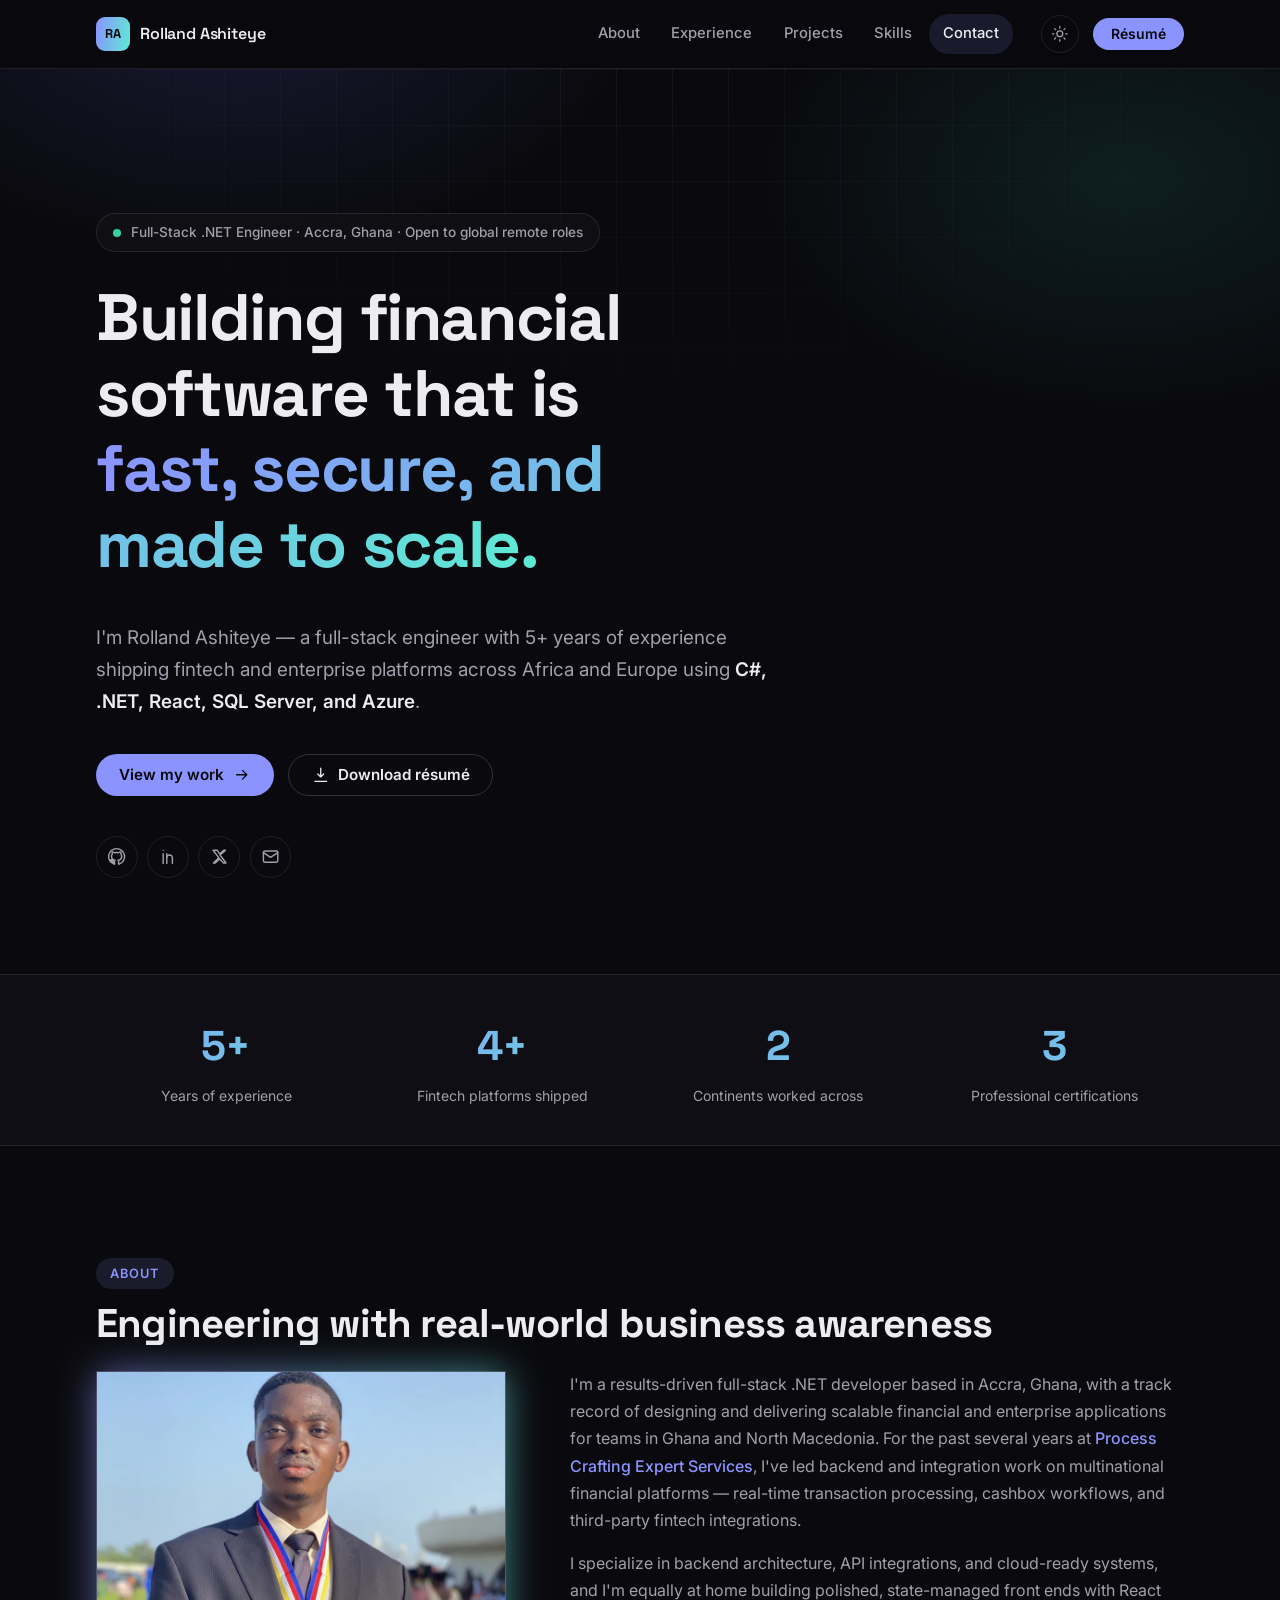
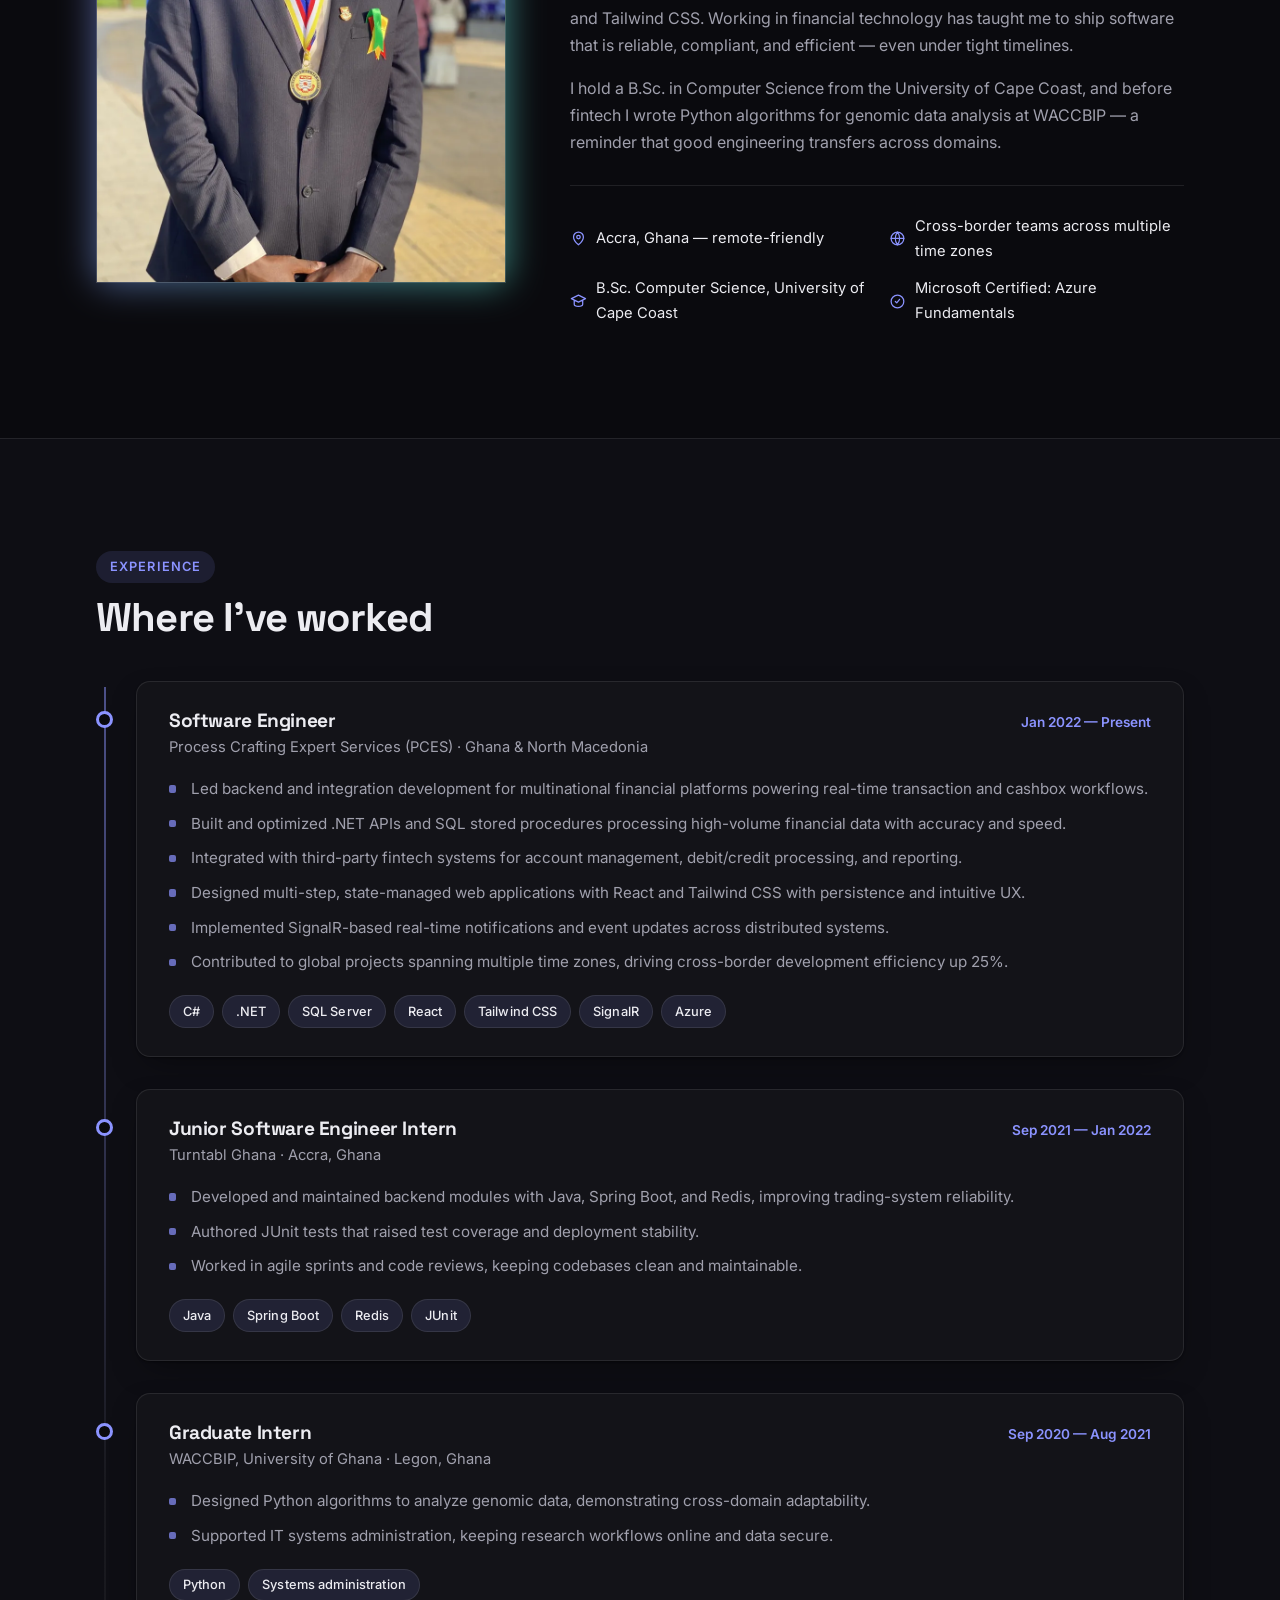
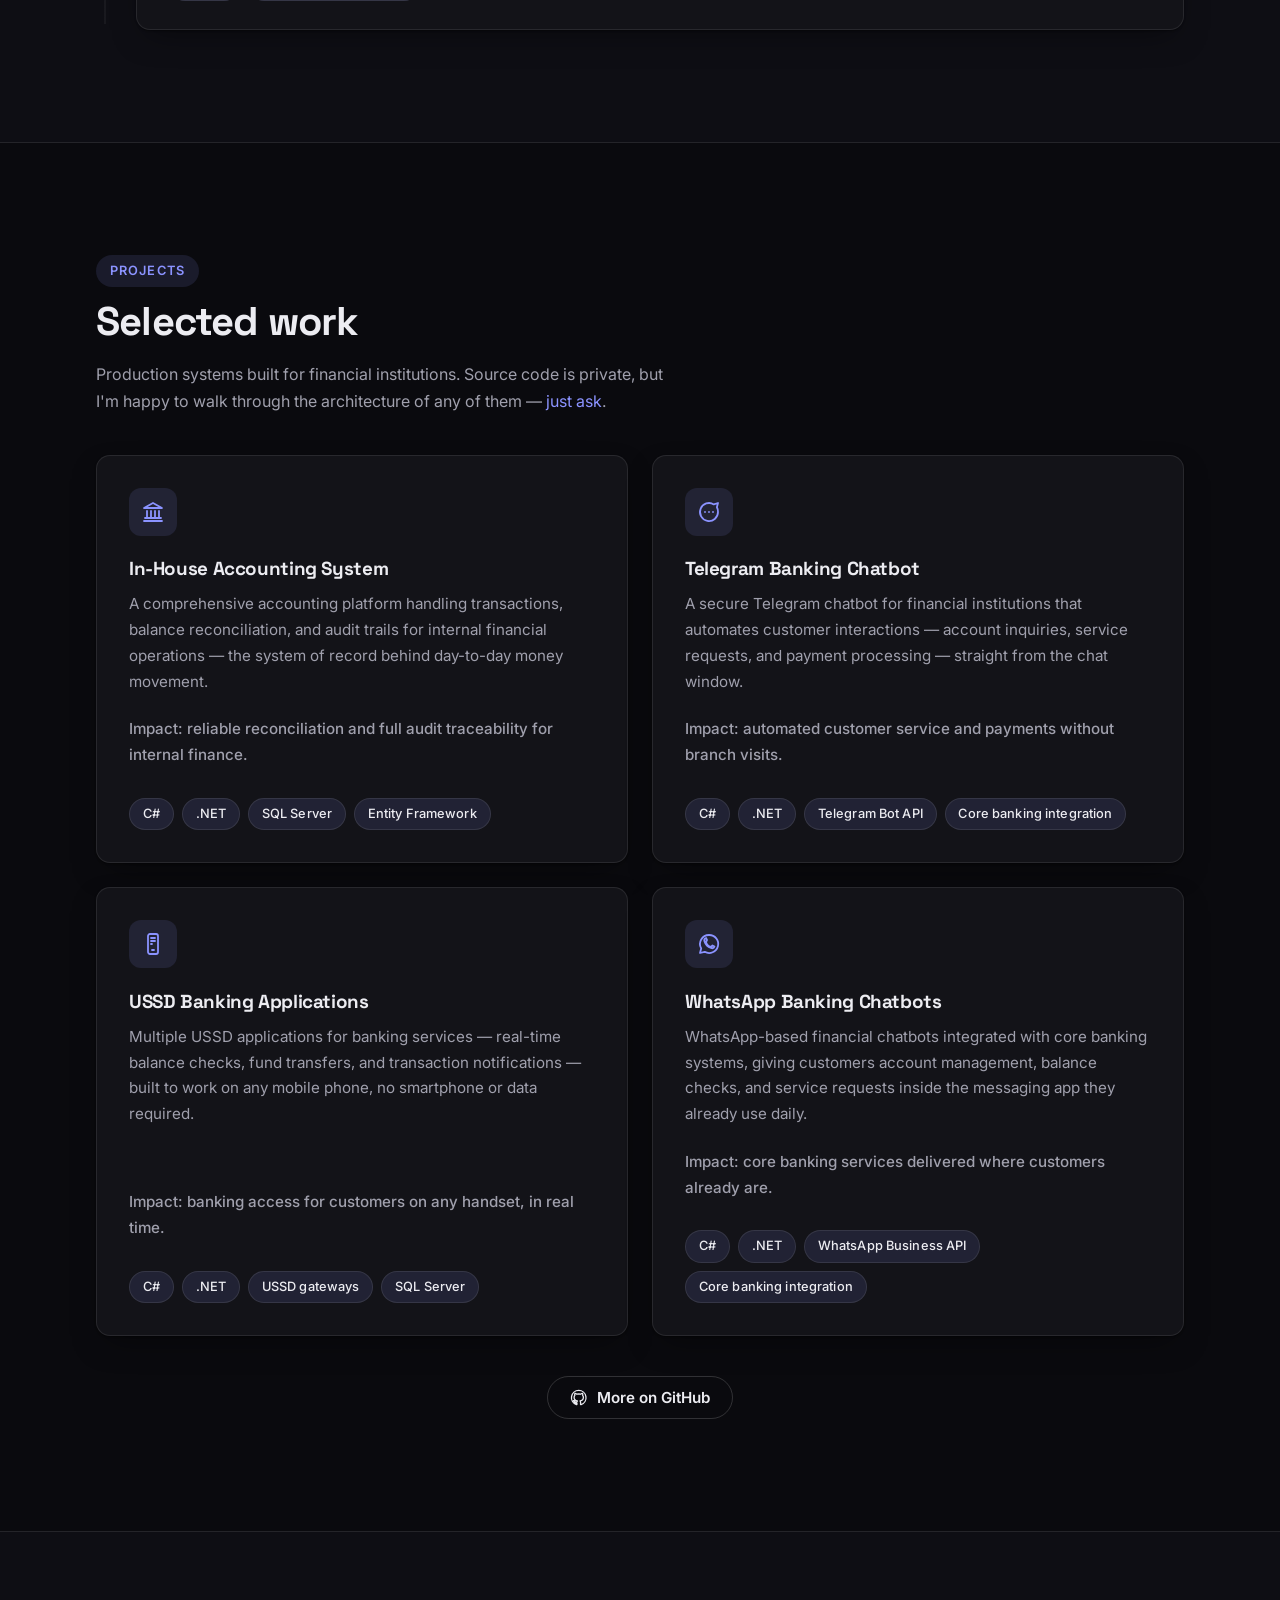
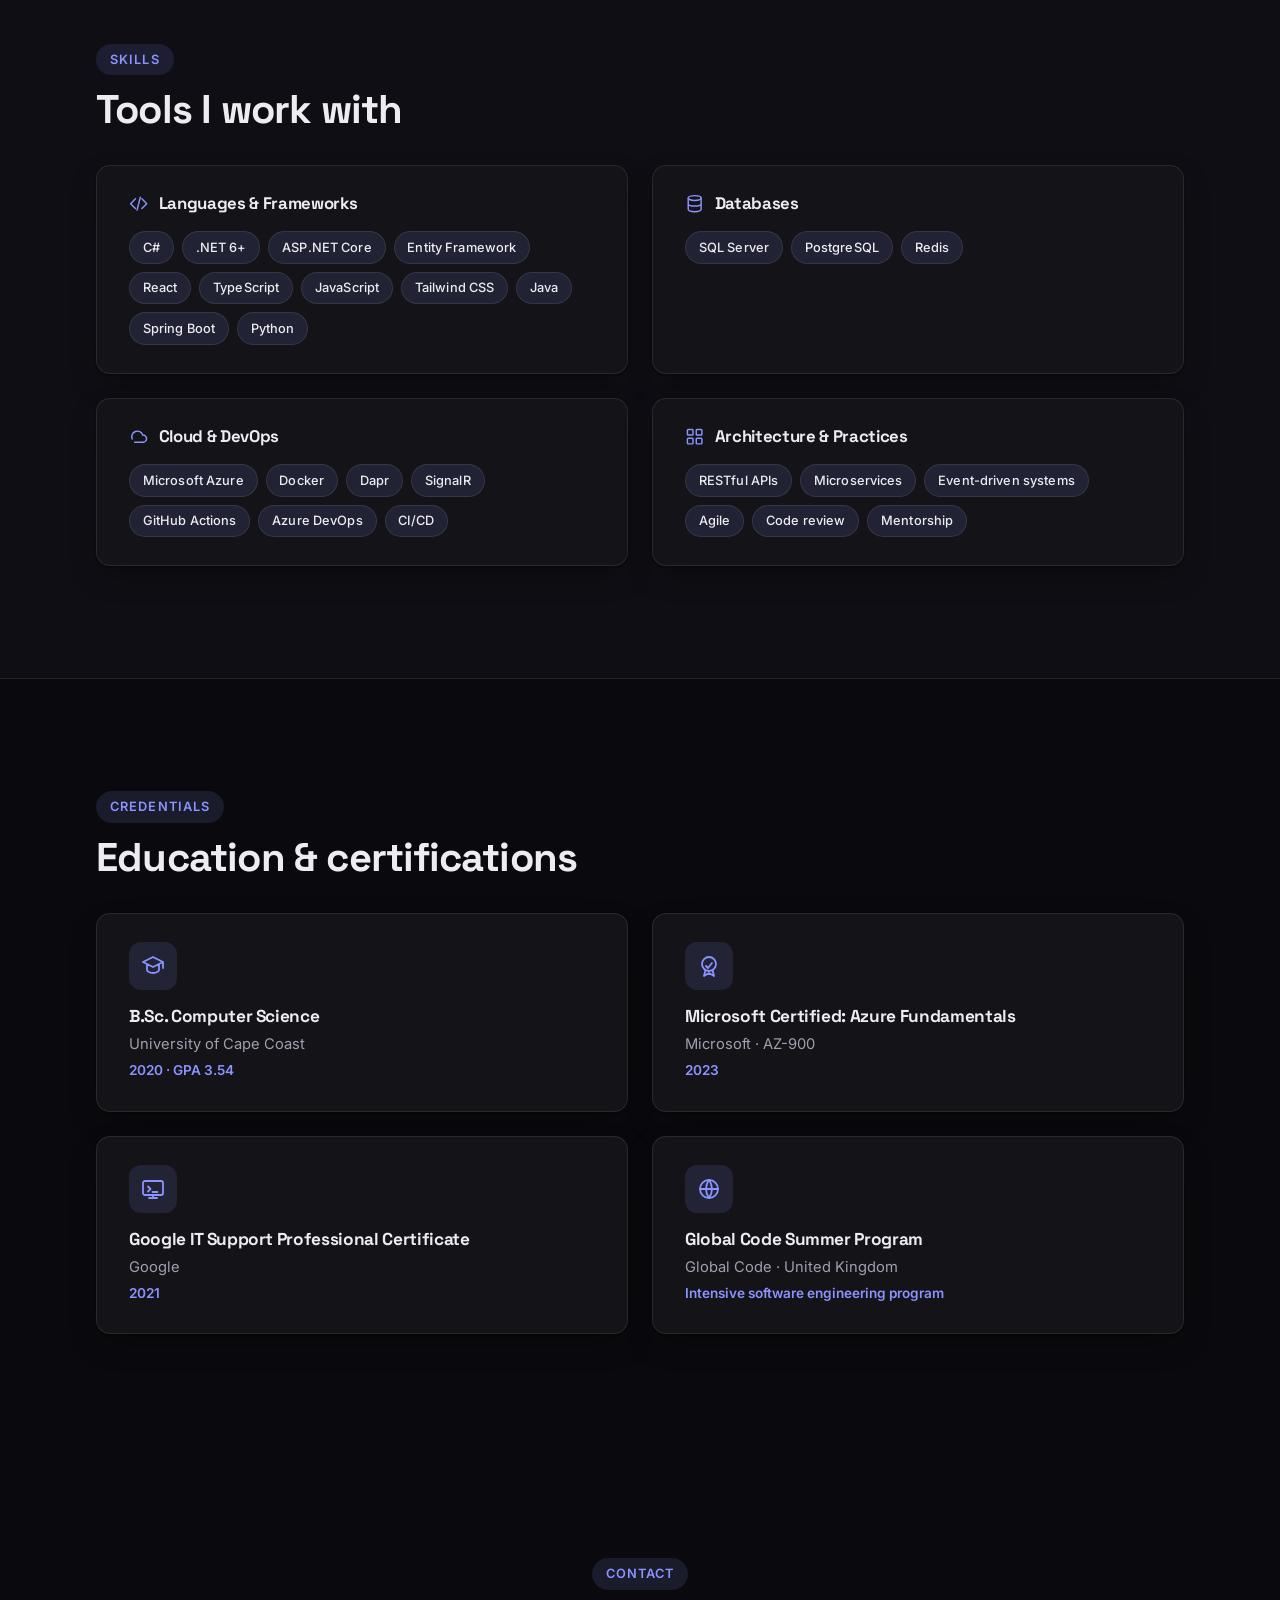
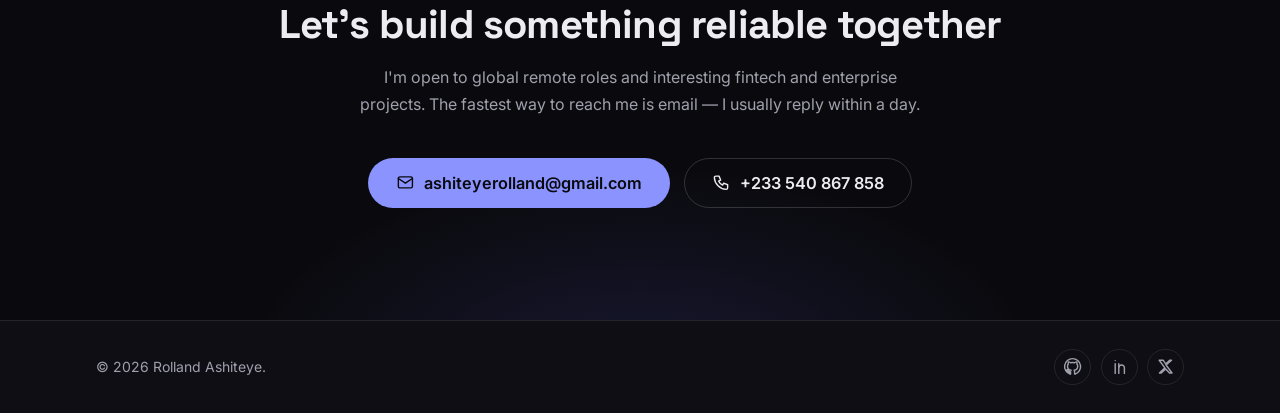
==== commit f4e9bd84: "footer update" ====
--- a/index.html
+++ b/index.html
@@ -510,7 +510,7 @@
 
     <footer class="site-footer">
         <div class="container footer-inner">
-            <p>© <span id="year">2026</span> Rolland Ashiteye. Designed &amp; built by me.</p>
+            <p>© <span id="year"></span> Rolland Ashiteye.</p>
             <ul class="hero-social footer-social" aria-label="Social profiles">
                 <li>
                     <a href="https://github.com/Rolla-code" target="_blank" rel="noopener" aria-label="GitHub">
